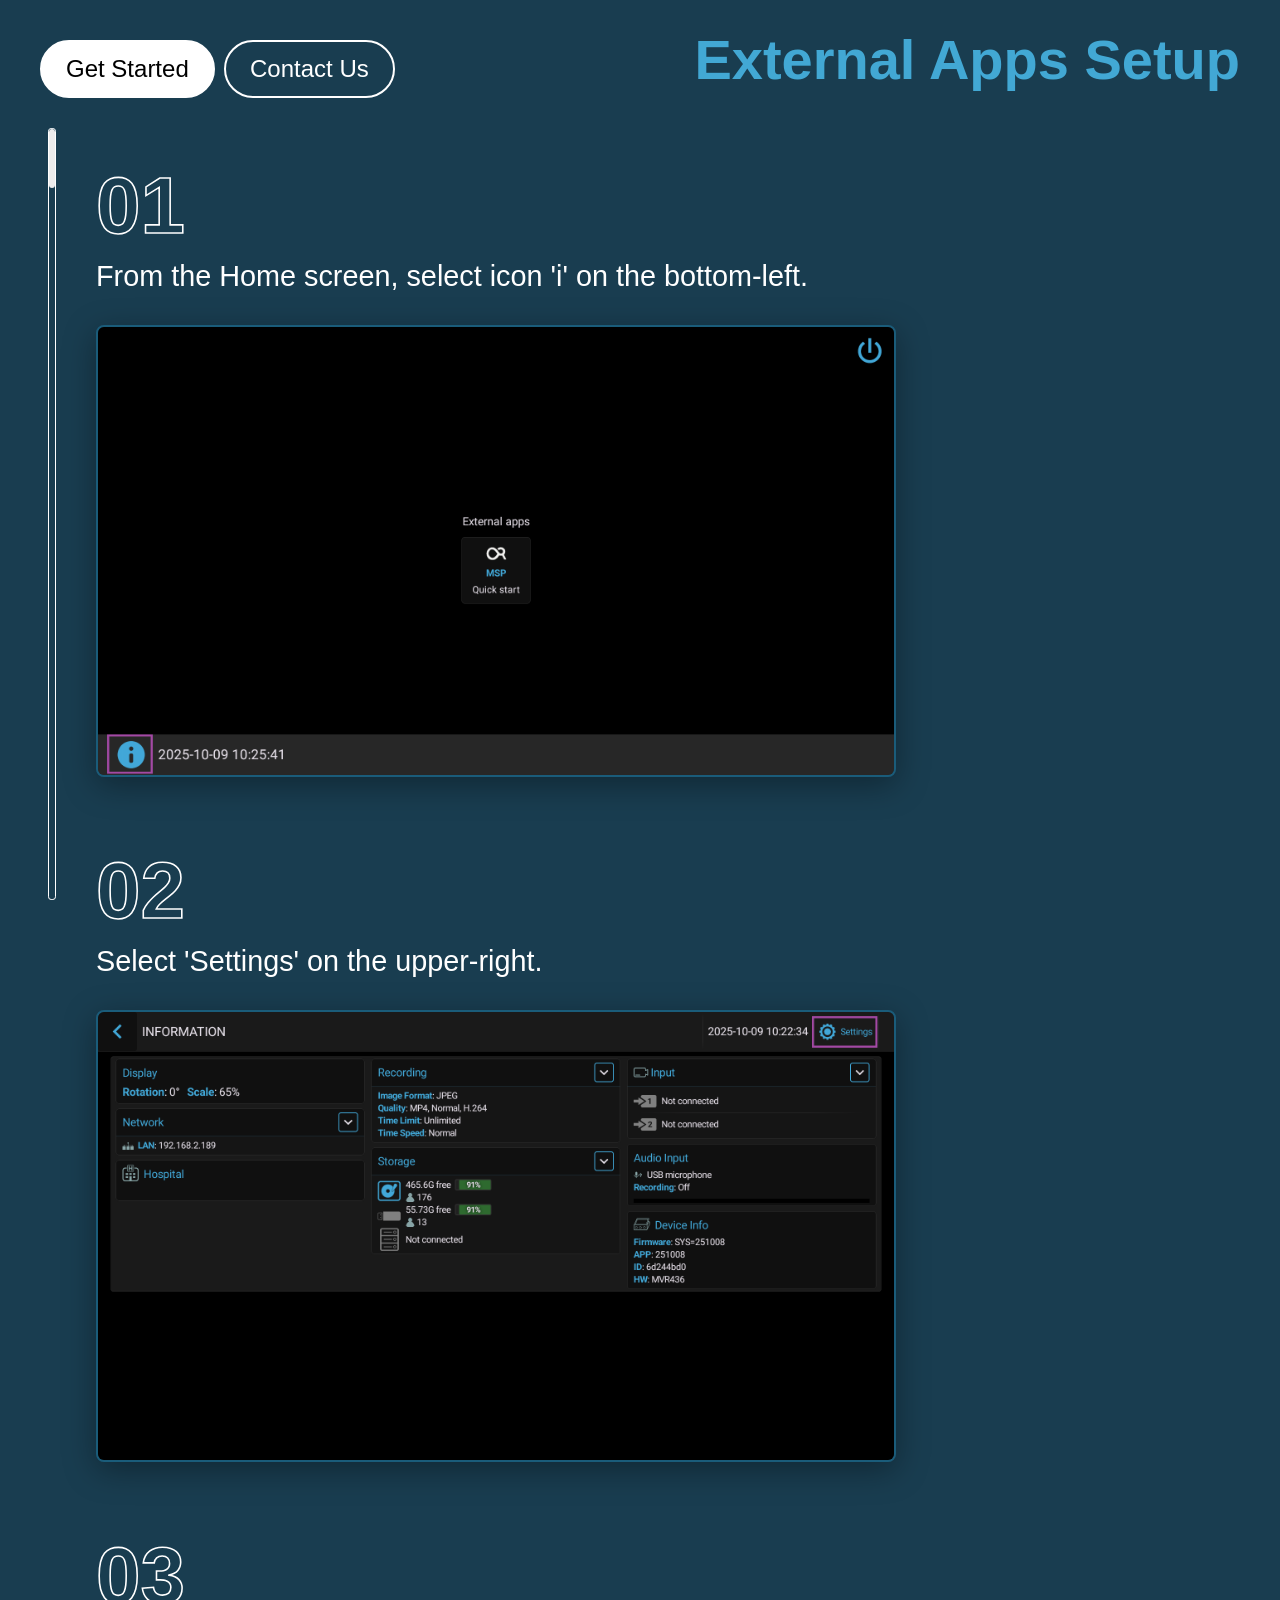
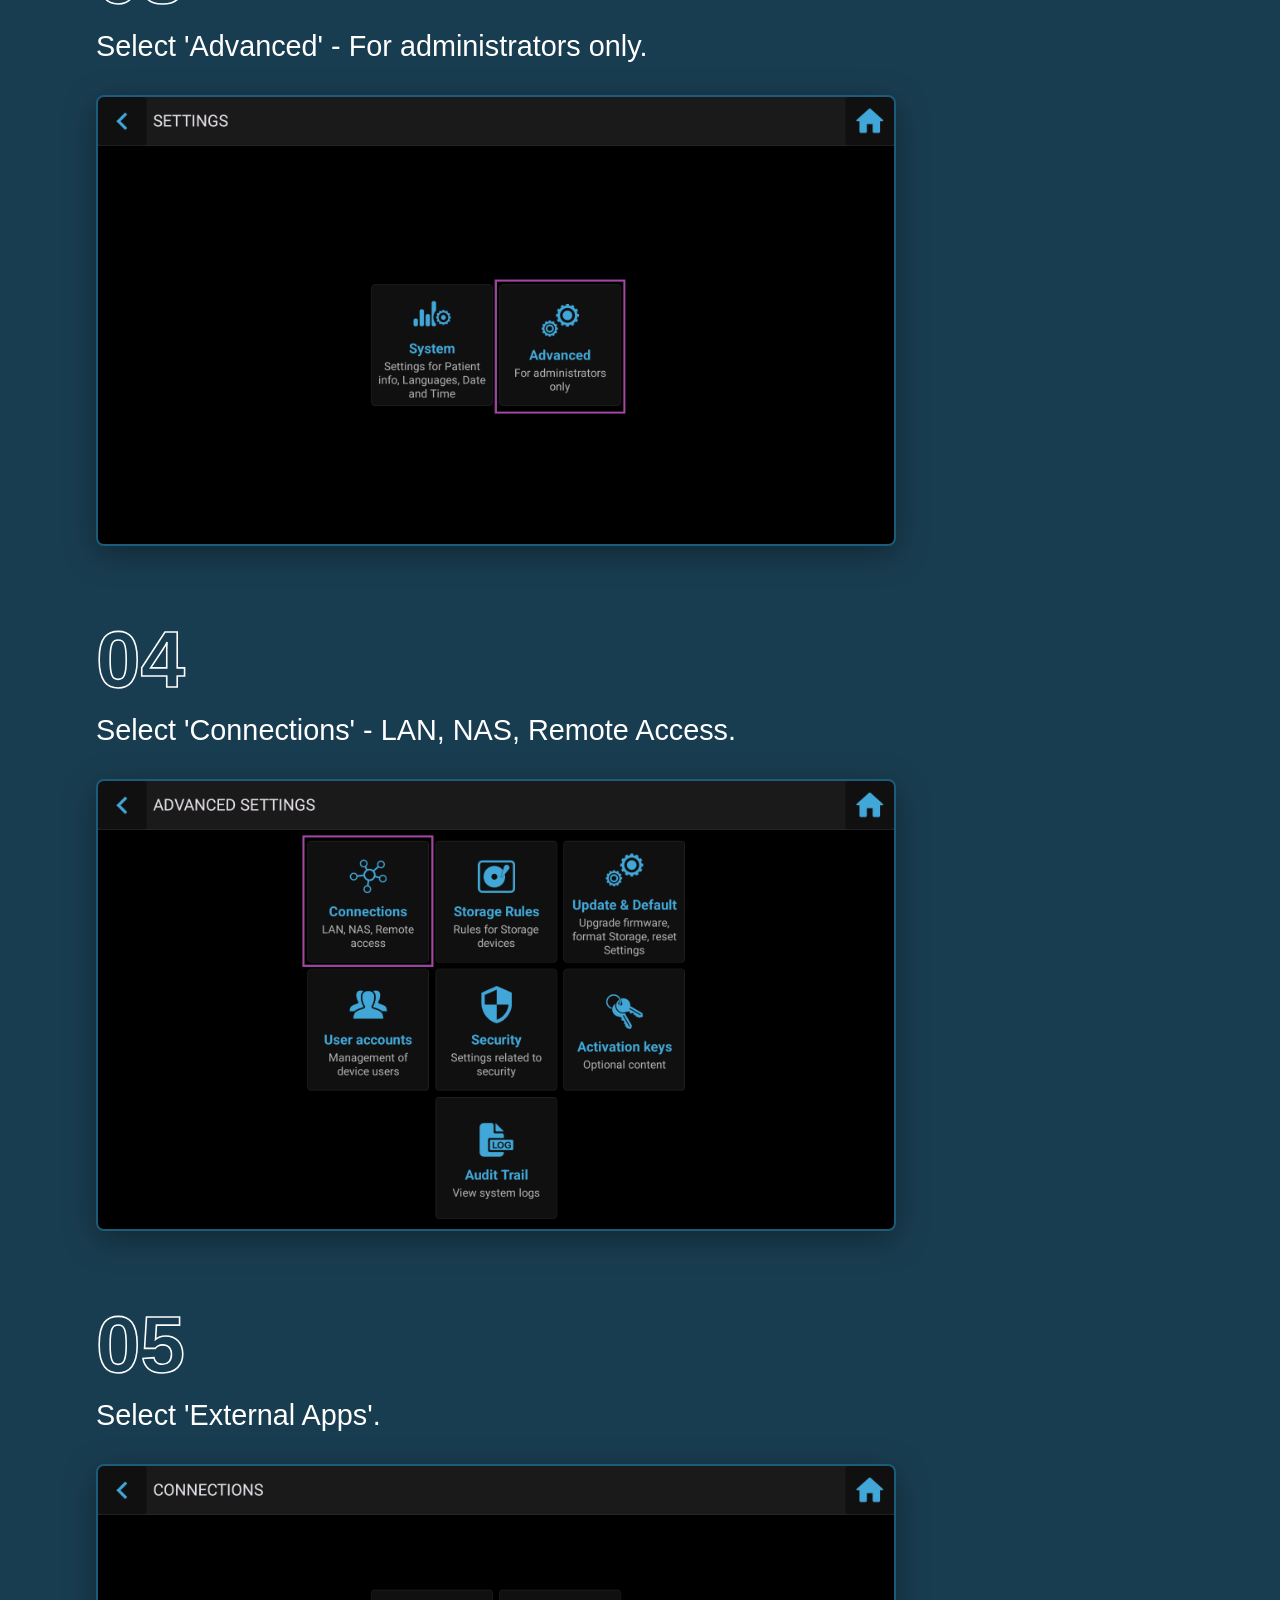
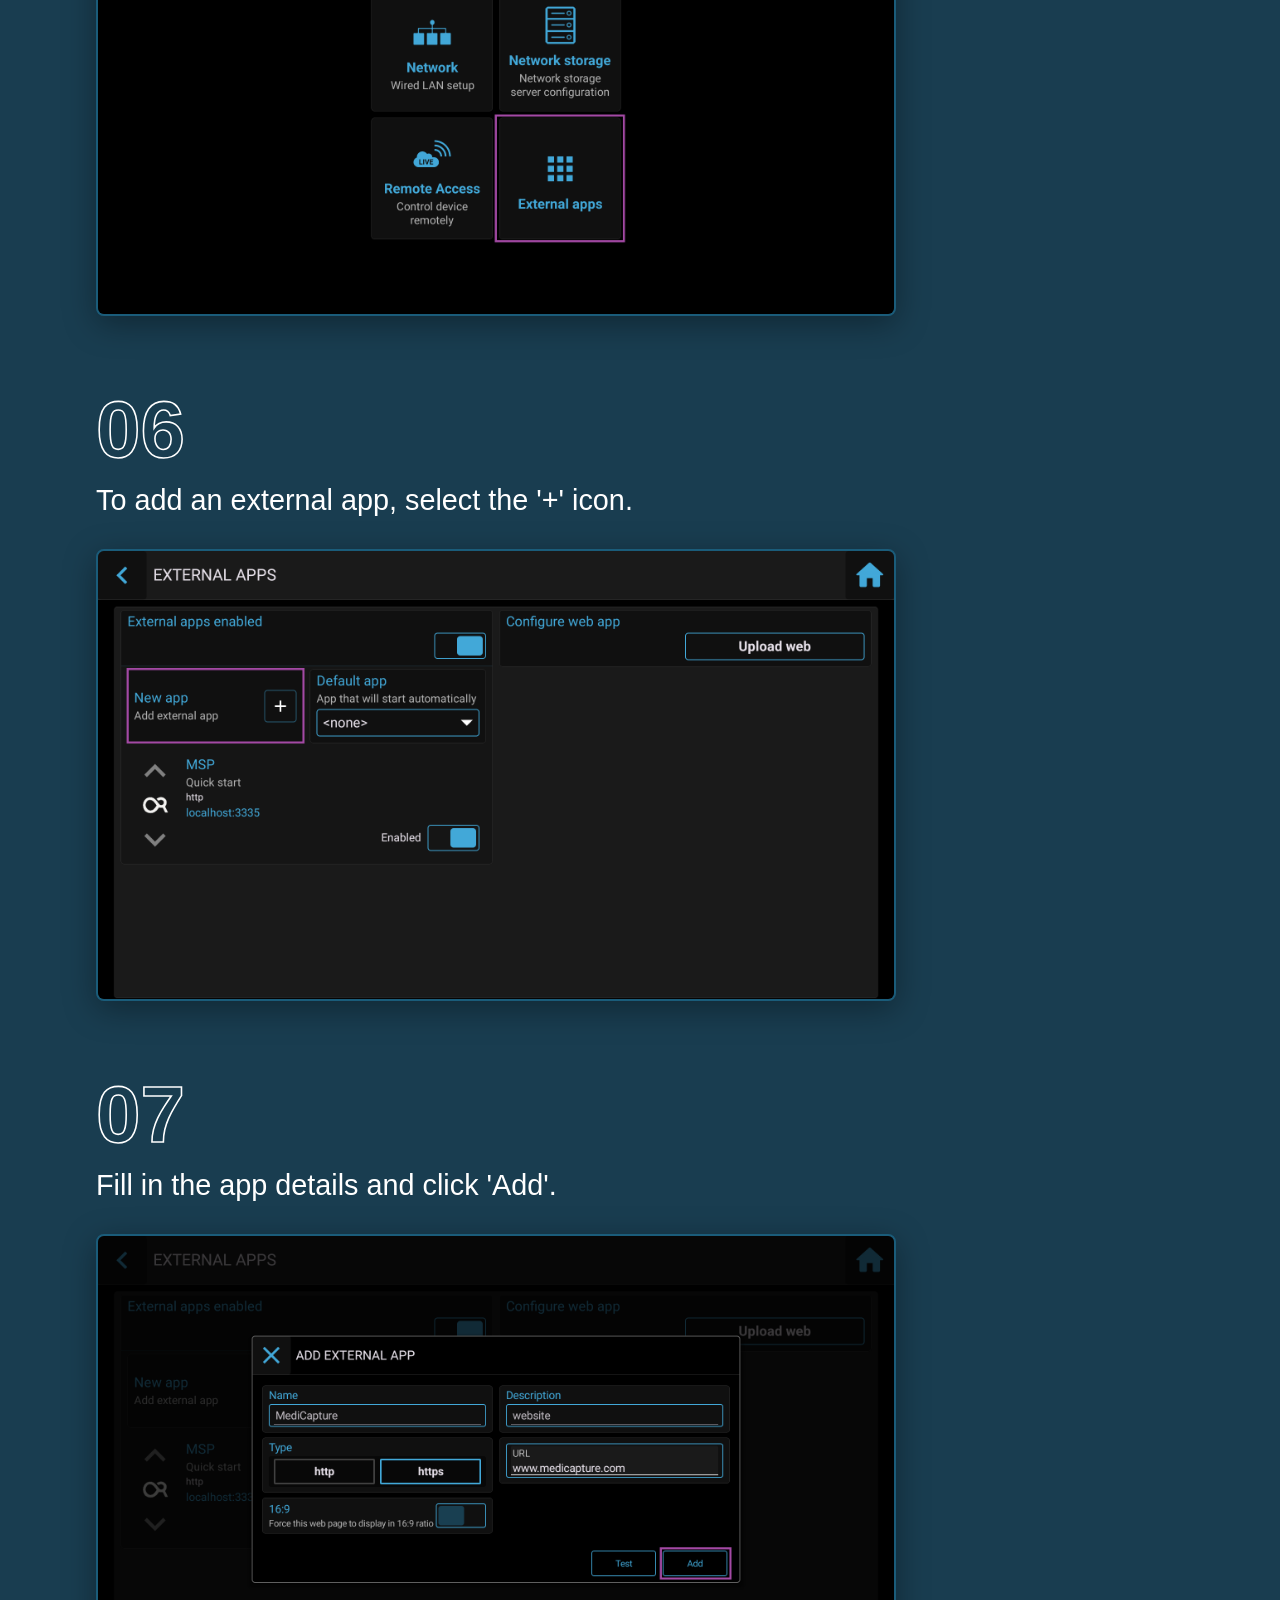
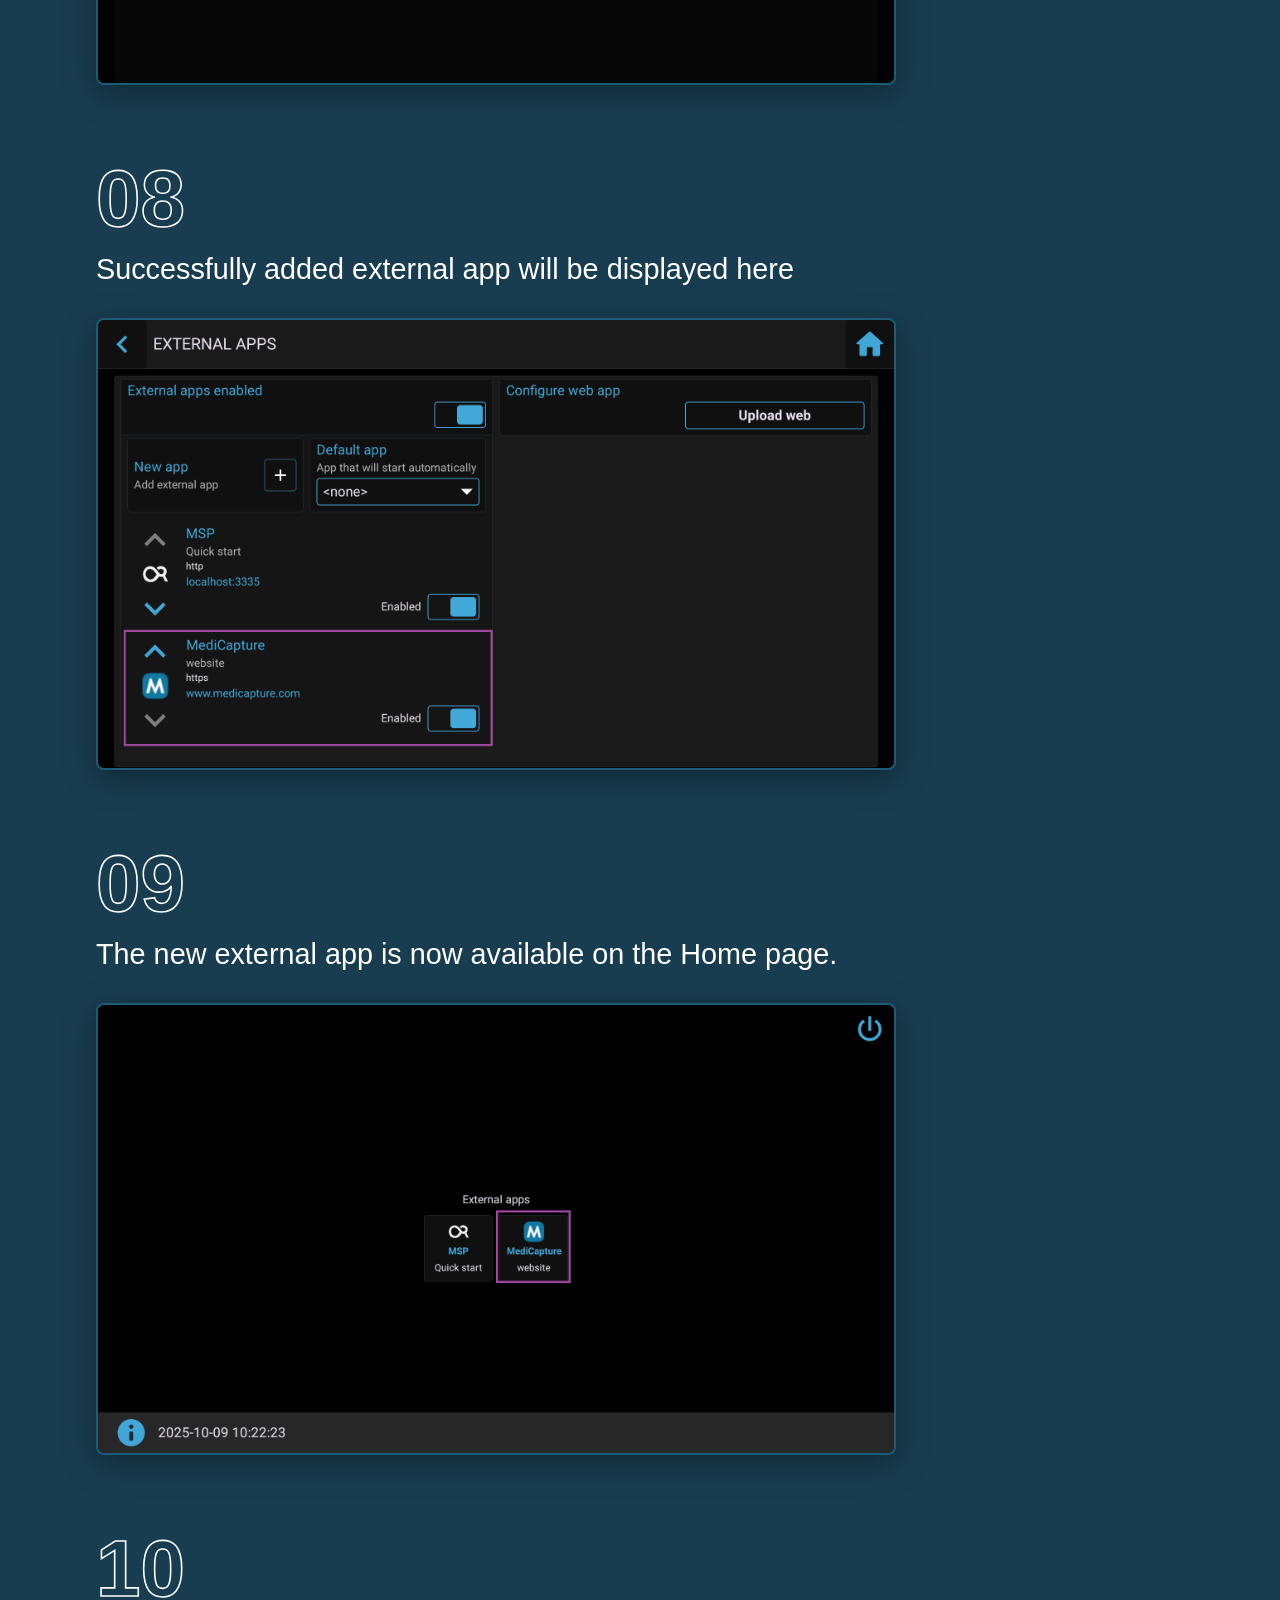
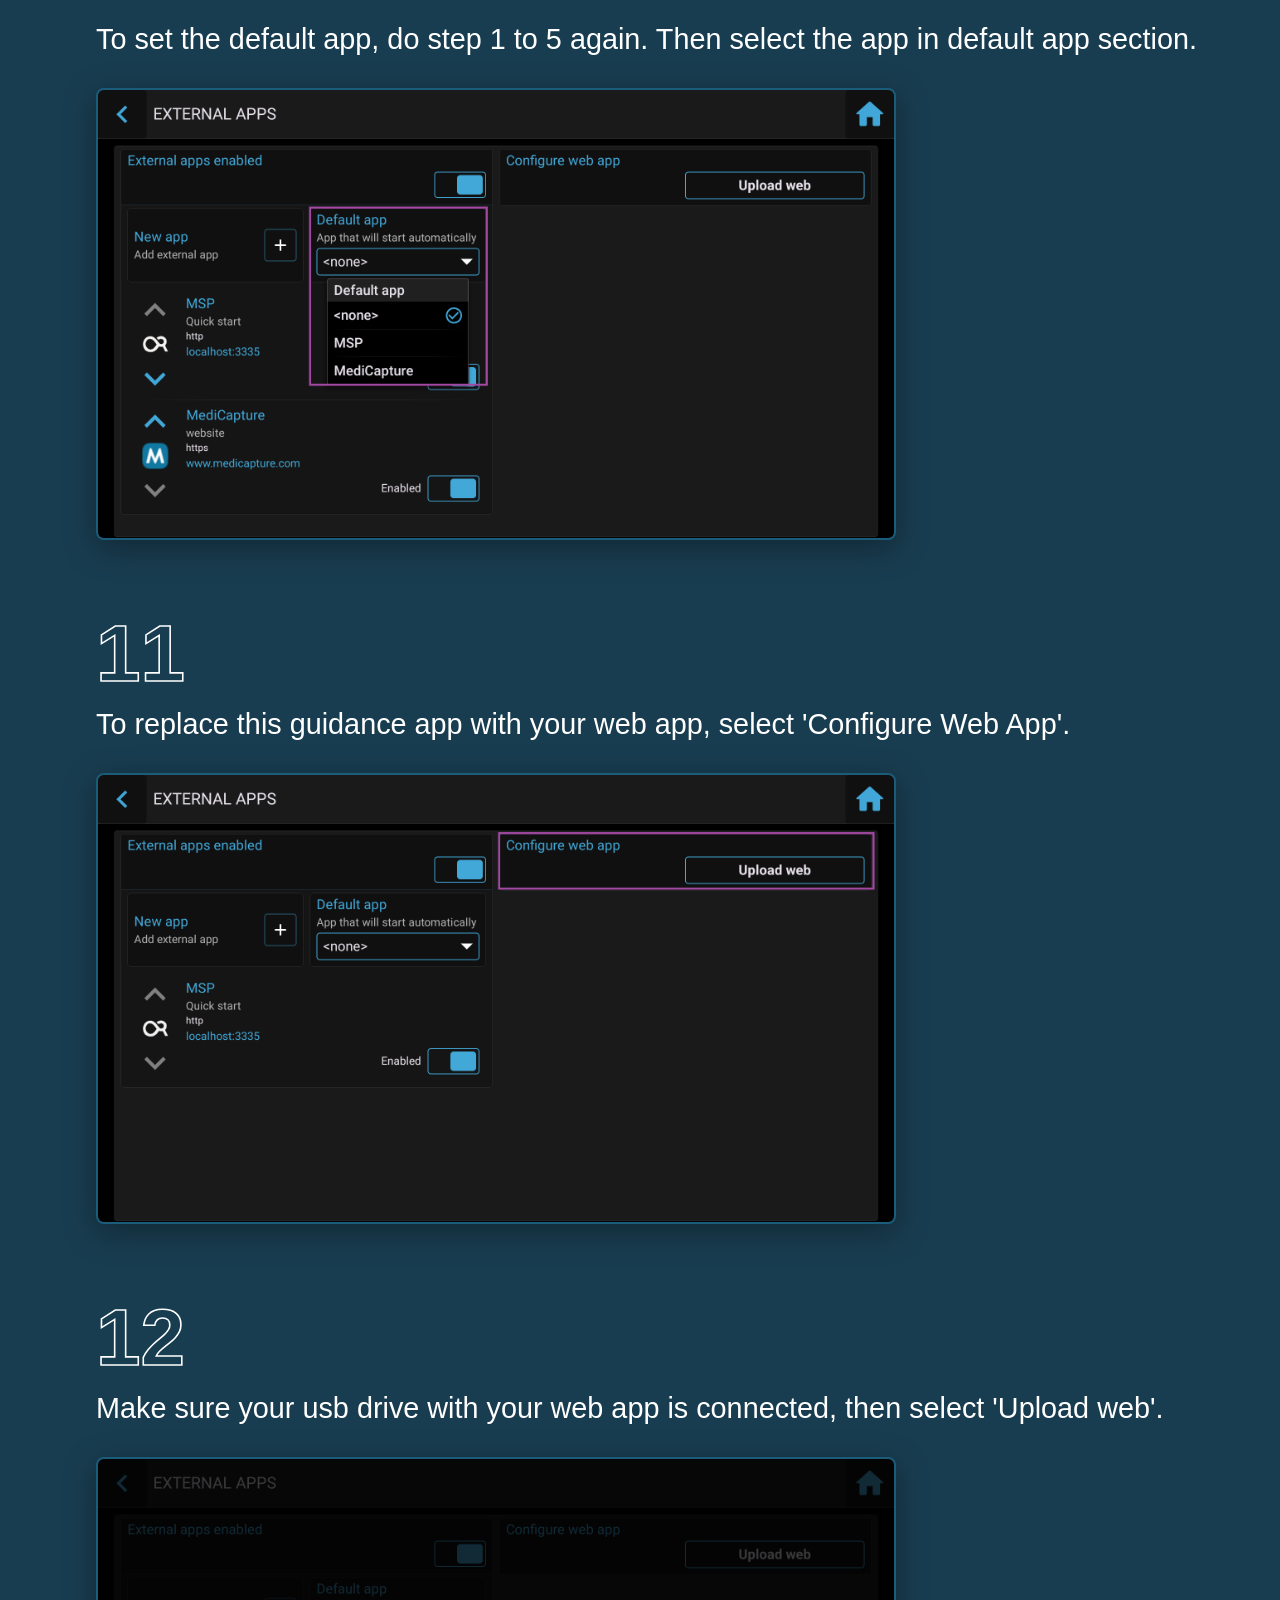
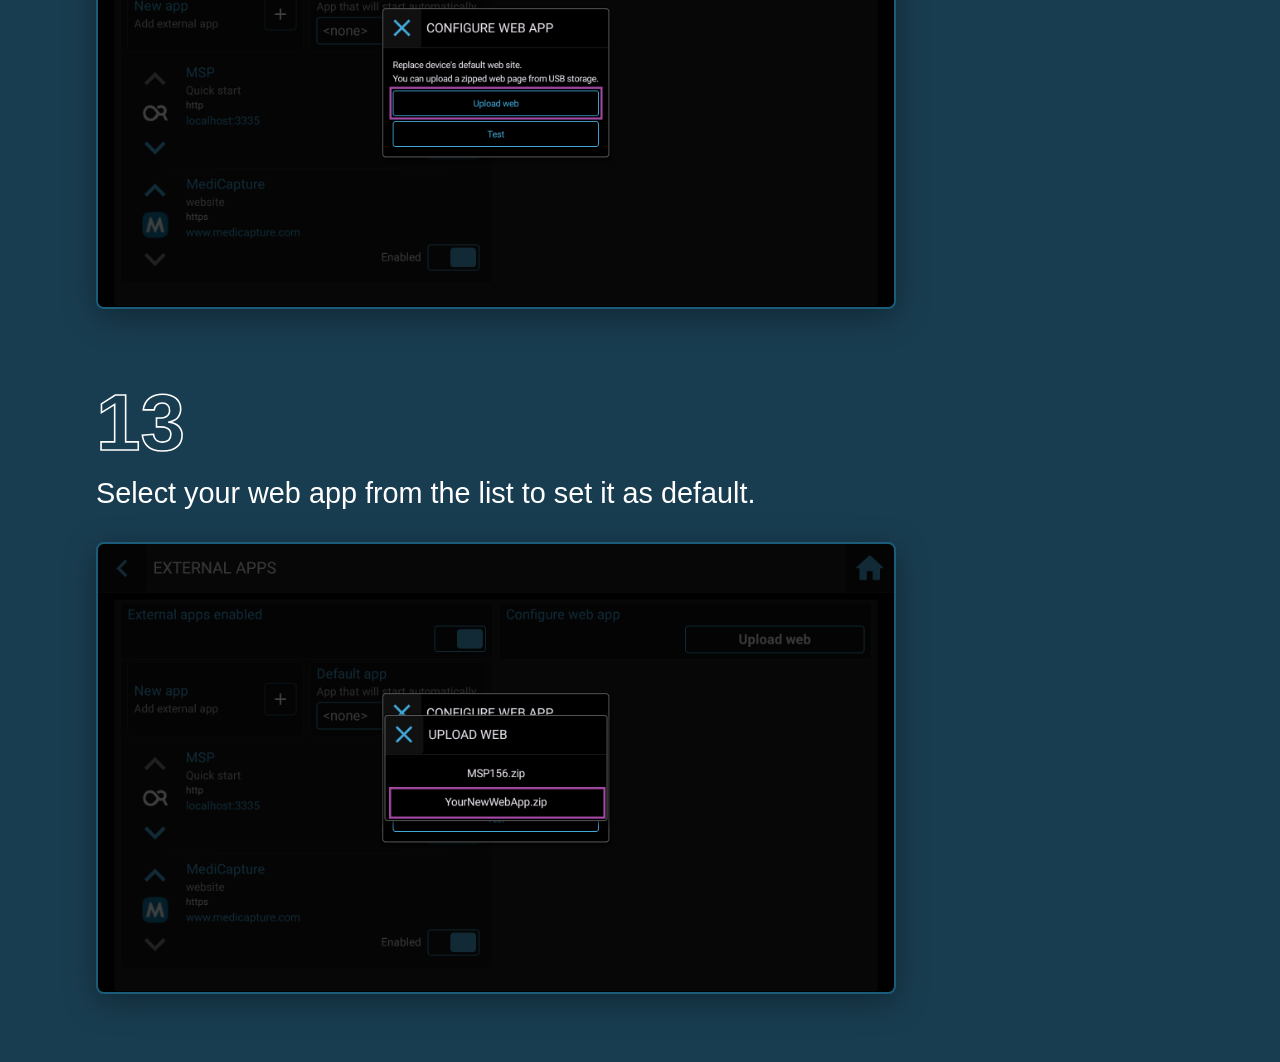
==== externalApp.html @ 120f33a7 "init" ====
<!DOCTYPE html>
<html lang="en">
<head>
  <meta charset="UTF-8" />
  <meta name="viewport" content="width=device-width, initial-scale=1.0"/>
  <title>External Apps</title>
  <link rel="stylesheet" href="styles.css" />
  <link rel="icon" type="image/png" href="logo.ico" />
</head>
<body>
  <!------------------------------------>
  <!--         Navigation Bar         -->
  <!------------------------------------>
  <button class="get-started" id="getStarted"></button>
  <button class="contact-us" id="contactUs"></button>

  
  <!------------------------------------>
  <!--         Setup Content          -->
  <!------------------------------------>
  <div class="setup-title-2" id="setup1"></div>
  <div class="setup-content">
    <div class="vertical-progress-bar">
      <div class="progress-fill-vertical"></div>
    </div>
    <div class="step-content">
      <div class="step-number" id="num1">01</div>
      <div class="step-instruction" id="step1"></div>
      <div class="img-container" id="img1">
        <img src="setup/homeListExternalApps.png" alt="Step 1 Screenshot" class="img"/>
      </div>
      <div class="step-number" id="num2">02</div>
      <div class="step-instruction" id="step2"></div>
      <div class="img-container" id="img2">
        <img src="setup/information.png" alt="Step 2 Screenshot" class="img"/>
      </div>
      <div class="step-number" id="num3">03</div>
      <div class="step-instruction" id="step3"></div>
      <div class="img-container" id="img3">
        <img src="setup/settings.png" alt="Step 3 Screenshot" class="img"/>
      </div>
      <div class="step-number" id="num4">04</div>
      <div class="step-instruction" id="step4"></div>
      <div class="img-container" id="img4">
        <img src="setup/advancedSettingsConnections.png" alt="Step 4 Screenshot" class="img"/>
      </div>
      <div class="step-number" id="num5">05</div>
      <div class="step-instruction" id="step5"></div>
      <div class="img-container" id="img5">
        <img src="setup/connectionsExternalApps.png" alt="Step 5 Screenshot" class="img"/>
      </div>
      <div class="step-number" id="num6">06</div>
      <div class="step-instruction" id="step6"></div>
      <div class="img-container" id="img6">
        <img src="setup/externalAppsAdd.png" alt="Step 6 Screenshot" class="img"/>
      </div>
      <div class="step-number" id="num7">07</div>
      <div class="step-instruction" id="step7"></div>
      <div class="img-container" id="img7">
        <img src="setup/fillExternalAppsAdd.png" alt="Step 7 Screenshot" class="img"/>
      </div>
      <div class="step-number" id="num8">08</div>
      <div class="step-instruction" id="step8"></div>
      <div class="img-container" id="img8">
        <img src="setup/externalAppsNewApp.png" alt="Step 8 Screenshot" class="img"/>
      </div>
      <div class="step-number" id="num9">09</div>
      <div class="step-instruction" id="step9"></div>
      <div class="img-container" id="img9">
        <img src="setup/homeListExternalAppsNew.png" alt="Step 9 Screenshot" class="img"/>
      </div>
      <div class="step-number" id="num10">10</div>
      <div class="step-instruction" id="step10"></div>
      <div class="img-container" id="img10">
        <img src="setup/selectDefaultApp.png" alt="Step 10 Screenshot" class="img"/>
      </div>
      <div class="step-number" id="num11">11</div>
      <div class="step-instruction" id="step11"></div>
      <div class="img-container" id="img11">
        <img src="setup/configureWebApp.png" alt="Step 11 Screenshot" class="img"/>
      </div>
      <div class="step-number" id="num12">12</div>
      <div class="step-instruction" id="step12"></div>
      <div class="img-container" id="img12">
        <img src="setup/uploadWeb.png" alt="Step 12 Screenshot" class="img"/>
      </div>
      <div class="step-number" id="num13">13</div>
      <div class="step-instruction" id="step13"></div>
      <div class="img-container" id="img13">
        <img src="setup/selectWebApp.png" alt="Step 13 Screenshot" class="img"/>
      </div>
    </div>
  </div>
</body>
</html>

<script>
  /*===================================*/
  /*           Define Texts            */
  /*===================================*/
  const getStarted = "Get Started";
  const contactUs = "Contact Us";
  const setup1 = "External Apps Setup";
  const step1 = "From the Home screen, select icon 'i' on the bottom-left.";
  const step2 = "Select 'Settings' on the upper-right.";
  const step3 = "Select 'Advanced' - For administrators only.";
  const step4 = "Select 'Connections' - LAN, NAS, Remote Access.";
  const step5 = "Select 'External Apps'.";
  const step6 = "To add an external app, select the '+' icon.";
  const step7 = "Fill in the app details and click 'Add'.";
  const step8 = "Successfully added external app will be displayed here";
  const step9 = "The new external app is now available on the Home page.";
  const step10 = "To set the default app, do step 1 to 5 again. Then select the app in default app section.";
  const step11 = "To replace this guidance app with your web app, select 'Configure Web App'.";
  const step12 = "Make sure your usb drive with your web app is connected, then select 'Upload web'.";
  const step13 = "Select your web app from the list to set it as default.";

  document.querySelector('#getStarted').textContent = getStarted;
  document.querySelector('#contactUs').textContent = contactUs;
  document.querySelector('#setup1').textContent = setup1;
  document.querySelector('#step1').textContent = step1;
  document.querySelector('#step2').textContent = step2;
  document.querySelector('#step3').textContent = step3;
  document.querySelector('#step4').textContent = step4;
  document.querySelector('#step5').textContent = step5;
  document.querySelector('#step6').textContent = step6;
  document.querySelector('#step7').textContent = step7;
  document.querySelector('#step8').textContent = step8;
  document.querySelector('#step9').textContent = step9;
  document.querySelector('#step10').textContent = step10;
  document.querySelector('#step11').textContent = step11;
  document.querySelector('#step12').textContent = step12;
  document.querySelector('#step13').textContent = step13;
  
  
  /*===================================*/
  /*     Button Navigation Actions     */
  /*===================================*/

  //==== Get Started Button ====//
  document.querySelector('.get-started').addEventListener('click', () => {
    window.location.href = 'index.html#setupSection';
  });

  //==== Contact Us Button ====//
  document.querySelector('.contact-us').addEventListener('click', () => {
    window.location.href = 'https://www.medicapture.com/support';
  });


  /*===================================*/
  /*       Vertical Progress Bar       */
  /*===================================*/
  window.addEventListener('scroll', function() {
    const line = document.querySelector('.vertical-progress-bar');
    if (window.scrollY > 0) {
      line.style.top = '0';
      line.style.height = '100vh';
    } else {
      line.style.top = '10vw';
      line.style.height = 'calc(100vh - 10vw)';
    }
  });

  function updateVerticalProgress() {
    const steps = [
      document.getElementById('step1'),
      document.getElementById('step2'),
      document.getElementById('step3'),
      document.getElementById('step4'),
      document.getElementById('step5'),
      document.getElementById('step6'),
      document.getElementById('step7'),
      document.getElementById('step8'),
      document.getElementById('step9'),
      document.getElementById('step10'),
      document.getElementById('step11'),
      document.getElementById('step12'),
      document.getElementById('step13')
    ];
    let stepsPassed = 0;
    const viewportMiddle = window.innerHeight / 2;

    steps.forEach(step => {
      if (!step) return;
      const rect = step.getBoundingClientRect();
      if (rect.top < viewportMiddle) {
        stepsPassed++;
      }
    });

    const percent = (stepsPassed / steps.length) * 100;
    document.querySelector('.progress-fill-vertical').style.height = percent + '%';
  }

  window.addEventListener('scroll', updateVerticalProgress);
  window.addEventListener('resize', updateVerticalProgress);
  window.addEventListener('DOMContentLoaded', updateVerticalProgress);


  /*===================================*/
  /*            Animations             */
  /*===================================*/
  function isInViewport(element) {
    const rect = element.getBoundingClientRect();
    return (
      rect.top <= (window.innerHeight || document.documentElement.clientHeight)
    );
  }

  function animateElementsOnScroll() {
    const elements = [
      document.getElementById('step1'),
      document.getElementById('step2'),
      document.getElementById('step3'),
      document.getElementById('step4'),
      document.getElementById('step5'),
      document.getElementById('step6'),
      document.getElementById('step7'),
      document.getElementById('step8'),
      document.getElementById('step9'),
      document.getElementById('step10'),
      document.getElementById('step11'),
      document.getElementById('step12'),
      document.getElementById('step13'),
      document.getElementById('num1'),
      document.getElementById('num2'),
      document.getElementById('num3'),
      document.getElementById('num4'),
      document.getElementById('num5'),
      document.getElementById('num6'),
      document.getElementById('num7'),
      document.getElementById('num8'),
      document.getElementById('num9'),
      document.getElementById('num10'),
      document.getElementById('num11'),
      document.getElementById('num12'),
      document.getElementById('num13'),
      document.getElementById('img1'),
      document.getElementById('img2'),
      document.getElementById('img3'),
      document.getElementById('img4'),
      document.getElementById('img5'),
      document.getElementById('img6'),
      document.getElementById('img7'),
      document.getElementById('img8'),
      document.getElementById('img9'),
      document.getElementById('img10'),
      document.getElementById('img11'),
      document.getElementById('img12'),
      document.getElementById('img13')
    ];

    elements.forEach(el => {
      if (el) {
        if (isInViewport(el)) {
          el.classList.add('animate');
        } else {
          el.classList.remove('animate');
        }
      }
    });

    const cards = document.querySelectorAll('.step-content');
    cards.forEach(card => {
      if (isInViewport(card)) {
        card.classList.add('animate');
      } else {
        card.classList.remove('animate');
      }
    });
  }

  window.addEventListener('scroll', animateElementsOnScroll); 
  window.addEventListener('load', animateElementsOnScroll);
  window.addEventListener('DOMContentLoaded', animateElementsOnScroll);
</script>
---- styles.css ----
* {
  margin: 0;
  padding: 0;
  box-sizing: border-box;
}

body {
  background-color: #193d50;
  font-family: 'Arial', sans-serif;
  overflow: auto;
  scrollbar-width: none;
  -ms-overflow-style: none; 
}

body::-webkit-scrollbar {
  display: none; 
}


/*=====================================*/
/*          Button Navigation          */
/*=====================================*/
.get-started {
  position: absolute;
  top: 2.5rem;
  left: 2.5rem;
  background: white;
  border: white 0.15rem solid;
  color: none;
  border-radius: 2.5rem;
  font-size: 1.5rem;
  padding: 0.8rem 1.5rem;
  cursor: pointer;
  z-index: 10;
}

.contact-us {
  position: absolute;
  top: 2.5rem;
  left: 14rem;
  background: transparent;
  color: white;
  border: white 0.15rem solid;
  border-radius: 2.5rem;
  font-size: 1.5rem;
  padding: 0.8rem 1.5rem;
  cursor: pointer;
  z-index: 10;
}


/*=====================================*/
/*          Landing Section            */
/*=====================================*/
.landing-section {
  width: 100%;
  height: 100vh;
  text-align: center;
  color: white;
  display: flex;
  flex-direction: column;
  justify-content: center;
  align-items: center;
}

@media (max-width: 1306px) {
  .landing-section {
    height: 80vh;
  }
}

@media (min-height: 1300px) {
  .landing-section {
    height: 40vh;
  }
}

/*===== Title and Caption =====*/
.title {
  font-size: 18rem;
  font-weight: bold;
  color: #193d50;
  -webkit-text-stroke: 0.3rem white;
  z-index: 1;
  margin: 0;
}

@media (max-width: 1306px) {
  .title {
    font-size: 12rem;
  }
}


.caption {
  font-size: 2.5rem;
  z-index: 1;
  margin-top: -1.5rem;
}

@media (max-width: 1306px) {
  .caption {
    font-size: 1.8rem;
    margin-top: -1rem;
  }
}

/*===== Shapes Background =====*/
/* .shape {
  position: absolute;
  background: linear-gradient(135deg, #b06ab3, #4568dc);
  z-index: 0;
  border-radius: 2rem;
}

.rectangle.large {
  width: 66rem;
  height: 34rem;
  top: 8rem;
  left: 7.5rem;
}

.rectangle.medium.bottom {
  width: 48.5rem;
  height: 24.5rem;
  bottom: 9rem;
  left: 10rem;
}

.rectangle.tall.right {
  width: 18.5rem;
  height: 76rem;;
  right: 1.8rem;
  top: 3.1rem;
}

.circle.small {
  width: 15rem;
  height: 15rem;
  border-radius: 50%;
}

.circle.small.left {
  height: 10rem;
  width: 10rem;
  top: 41rem;
  left: 1rem;
}

.circle.small.right-bottom {
  bottom: 2.5rem;
  right: 13.5rem;
} */


/*=====================================*/
/*           About Section             */
/*=====================================*/
.about-section {
  padding: 1.5rem 3rem;
  display: flex;
  align-items: center;
  justify-content: space-between;
  color: white;
  gap: 3rem;
}

.about-content {
  flex: 1;
  max-width: 100%;
}

.about-content h2 {
  font-size: 2.8rem;
  margin-bottom: 1rem;
  color: #42a8d4;
}

.about-content p {
  font-size: 1.5rem;
  line-height: 1.6;
  color: white;
}

.about-image {
  flex: 1;
  max-width: 30%;
}

.about-image img {
  width: 100%;
  height: auto;
  object-fit: cover;
  box-shadow: 0 0 15px rgba(0,0,0,0.5);
}

/*=====================================*/
/*            Setup Section            */
/*=====================================*/
.setup-section {
  margin-top: 5rem;
  padding: 1.5rem 3rem;
  width: 100%;
}

.setup-title {
  font-size: 2.8rem;
  color: #42a8d4;
  margin-bottom: 3rem;
}

.cards {
  display: grid;
  grid-template-columns: 1fr 1fr 1fr;
  gap: 1.5rem;
  width: 100%;
}

@media (max-width: 1306px) {
  .cards {
    grid-template-columns: 1fr;
  }
}

.card {
  width: 100%;
  height: auto;
  min-height: 0;
  border: 0.15rem solid #edecec;
  border-radius: 1rem;
  background-color: transparent;
  color: white;
  font-size: 1.5rem;
  padding: 1.2rem;
}

.card h2 {
  color: #addbff;
  font-weight: bold;
  font-size: 2rem;
}

.card p {
  margin-top: 1rem;
  font-size: 1.5rem;
  line-height: 1.4;
}

.card button {
  margin-top: 1.5rem;
  background: #edecec;
  border: none;
  border-radius: 1.5rem;
  font-size: 1.2rem;
  padding: 0.5rem 1.5rem;
  cursor: pointer;
}


/*=====================================*/
/*         Setup Instructions          */
/*=====================================*/
.setup-title-2 {
  top: 1.7rem;
  right: 2.5rem;
  position: absolute;
  font-size: 3.5rem;
  font-weight: bold;
  margin-left: auto;
  color: #42a8d4;
}

/*===== Vertical Progress Bar =====*/
.vertical-progress-bar {
  position: fixed;
  width: 0.5rem;
  top: 10rem;
  left: 3rem;
  height: calc(100rem - 10rem);
  background: transparent;
  border: 0.1rem solid white;
  border-radius: 0.2rem;
  z-index: 1;
  overflow: hidden;
}

.progress-fill-vertical {
  position: absolute;
  left: 0;
  top: 0;
  width: 100%;
  height: 0%;
  background: #edecec; 
  border-radius: 0.2rem;
  transition: height 0.5s ease;
  z-index: 2;
}

/*===== Steps Content =====*/
.step-content {
  position: relative;
  display: flex;
  align-items: stretch;
  padding-left: 3rem;
  top: 10rem;
  display: flex;
  flex-direction: column;
  margin-inline: 3rem;
}

.step-number {
  font-size: 5rem;
  font-weight: 900;
  font-weight: bold;
  color: transparent;
  -webkit-text-stroke: 0.1rem white;
  font-family: 'Segoe UI', Arial, sans-serif;
}

.step-instruction {
  font-size: 1.8rem;
  font-weight: 400;
  margin-top: 0.5rem;
  color: white;
}

.img-container {
  margin-top: 2rem;
  /* display: flex;
  justify-content: center; */

}

.img {
  width: 50rem;
  height: auto;
  border-radius: 0.5rem;
  box-shadow: 0 8px 32px rgba(0,0,0,0.35);
  border: 2px solid #1a5c7a;
  margin-bottom: 4rem;
}


/*=====================================*/
/*          Animations Section         */
/*=====================================*/
#aboutTitle, #aboutDesc, #getStartedTitle {
  opacity: 0;
  transform: translateY(50px);
  transition: opacity 0.8s ease-out, transform 0.8s ease-out;
}

#aboutTitle.animate, #aboutDesc.animate, #getStartedTitle.animate {
  opacity: 1;
  transform: translateY(0);
}

#step1, #step2, #step3, #step4, #step5, #step6, #step7, #step8, #step9, #step10,
#num1, #num2, #num3, #num4, #num5, #num6, #num7, #num8, #num9, #num10,
#img1, #img2, #img3, #img4, #img5, #img6, #img7, #img8, #img9, #img10 {
  opacity: 0;
  transform: translateY(50px);
  transition: opacity 0.8s ease-out, transform 0.8s ease-out;
}

#step1.animate, #step2.animate, #step3.animate, #step4.animate, #step5.animate, #step6.animate, #step7.animate, #step8.animate, #step9.animate, #step10.animate,
#num1.animate, #num2.animate, #num3.animate, #num4.animate, #num5.animate, #num6.animate, #num7.animate, #num8.animate, #num9.animate, #num10.animate,
#img1.animate, #img2.animate, #img3.animate, #img4.animate, #img5.animate, #img6.animate, #img7.animate, #img8.animate, #img9.animate, #img10.animate {
  opacity: 1;
  transform: translateY(0);
}

@keyframes slideUp {
  0% {
    opacity: 0;
    transform: translateY(50px);
  }
  100% {
    opacity: 1;
    transform: translateY(0);
  }
}

/*===== Animate all rectangles and circles =====*/
.shape {
  animation: slideUp 1s ease-out forwards;
  opacity: 0;
}

.rectangle.large {
  animation-delay: 0.2s;
}
.rectangle.medium.bottom {
  animation-delay: 0.4s;
}
.rectangle.tall.right {
  animation-delay: 0.6s;
}
.circle.small.left {
  animation-delay: 0.8s;
}
.circle.small.right-bottom {
  animation-delay: 1s;
}


/*===== Animate cards when in viewport =====*/
.card {
  opacity: 0;
  transform: translateY(50px);
  transition: opacity 0.8s ease-out, transform 0.8s ease-out;
}

.card.animate {
  opacity: 1;
  transform: translateY(0);
}

.step-content {
  opacity: 0;
  transform: translateY(50px);
  transition: opacity 0.8s ease-out, transform 0.8s ease-out;
}

.step-content.animate {
  opacity: 1;
  transform: translateY(0);
}
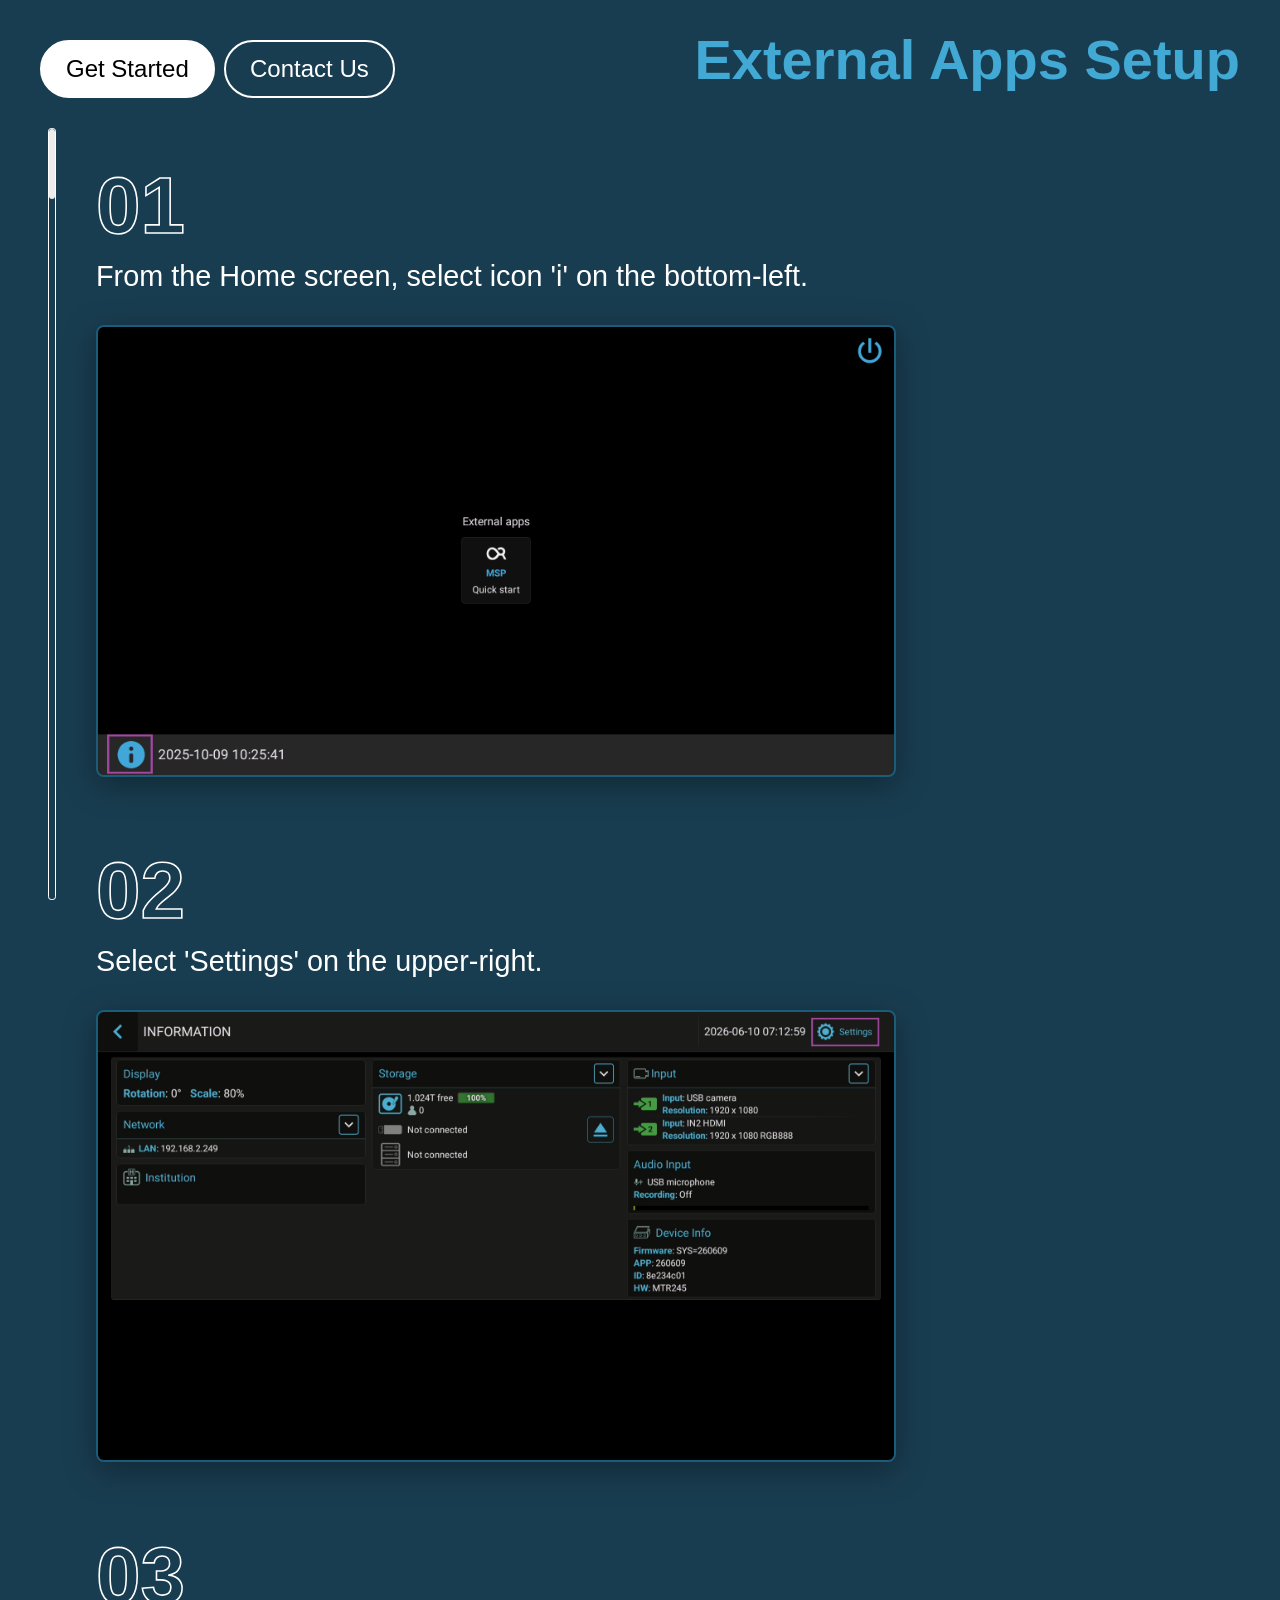
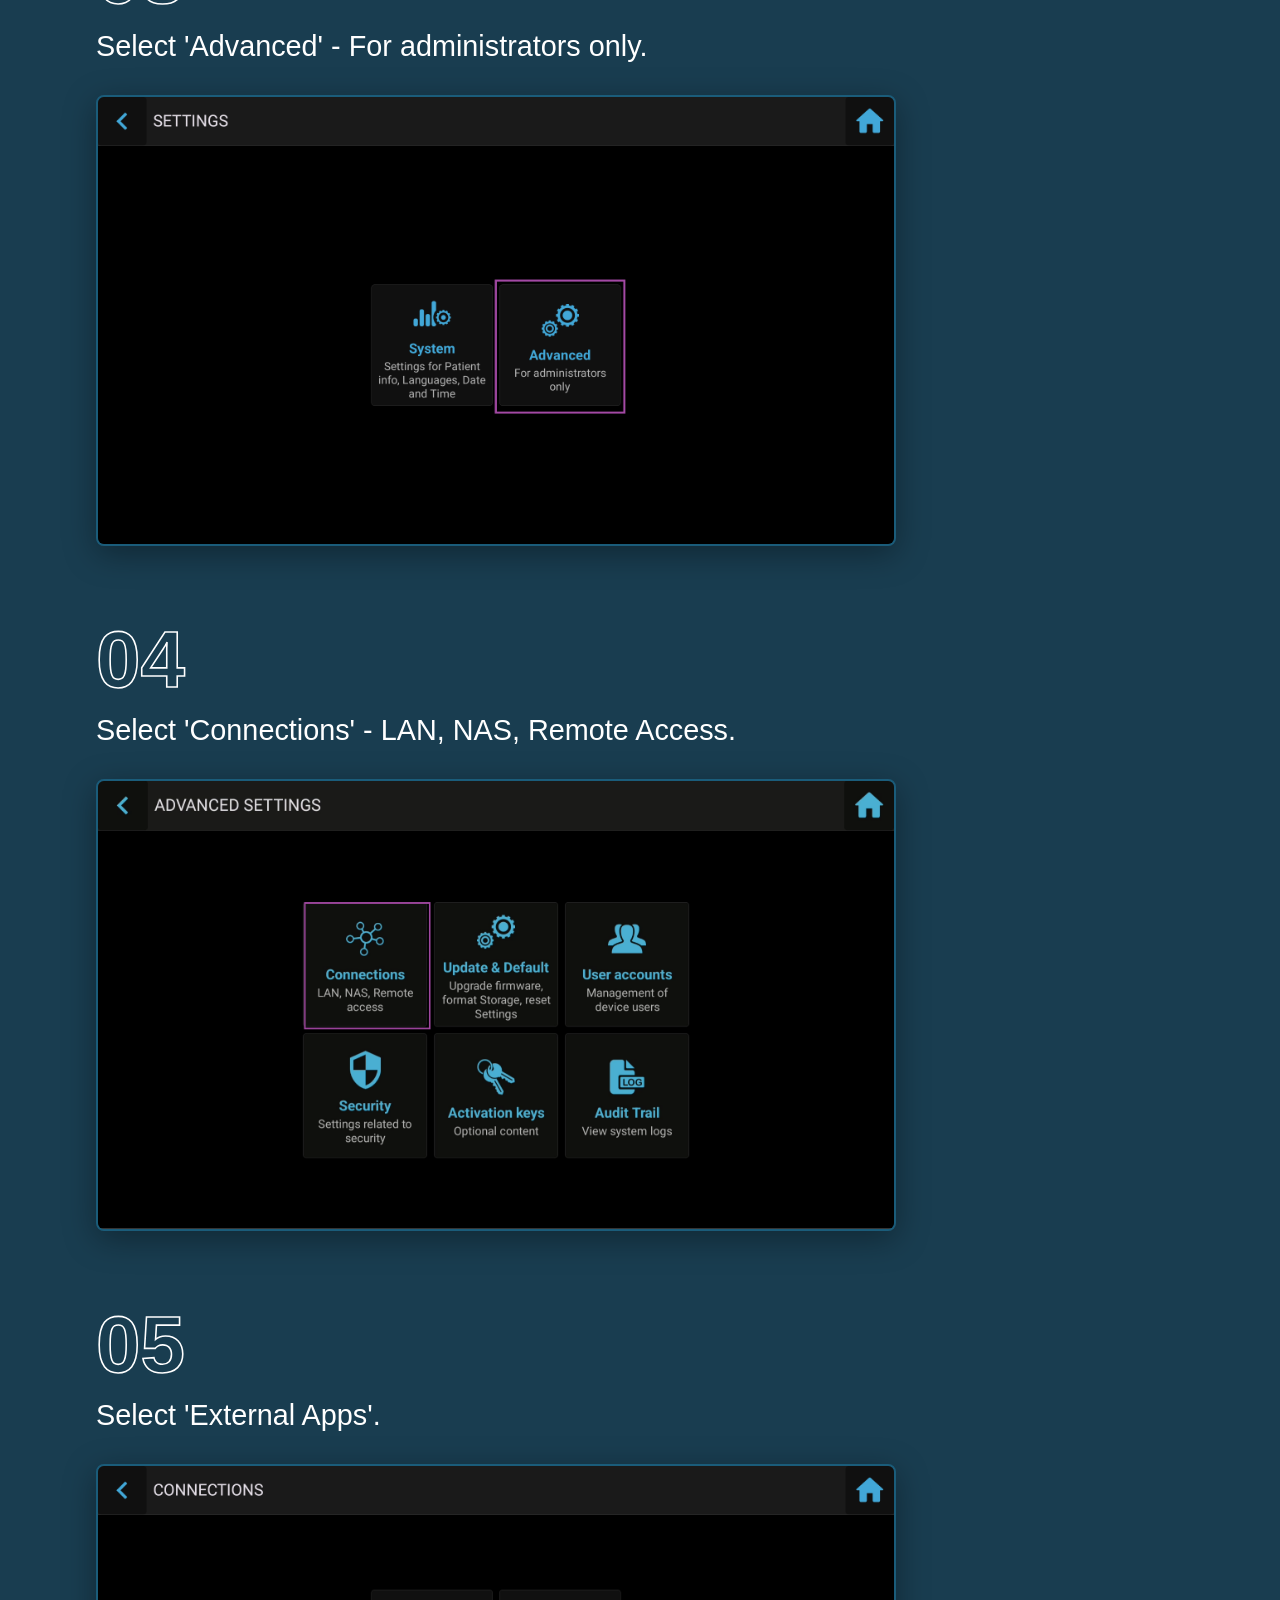
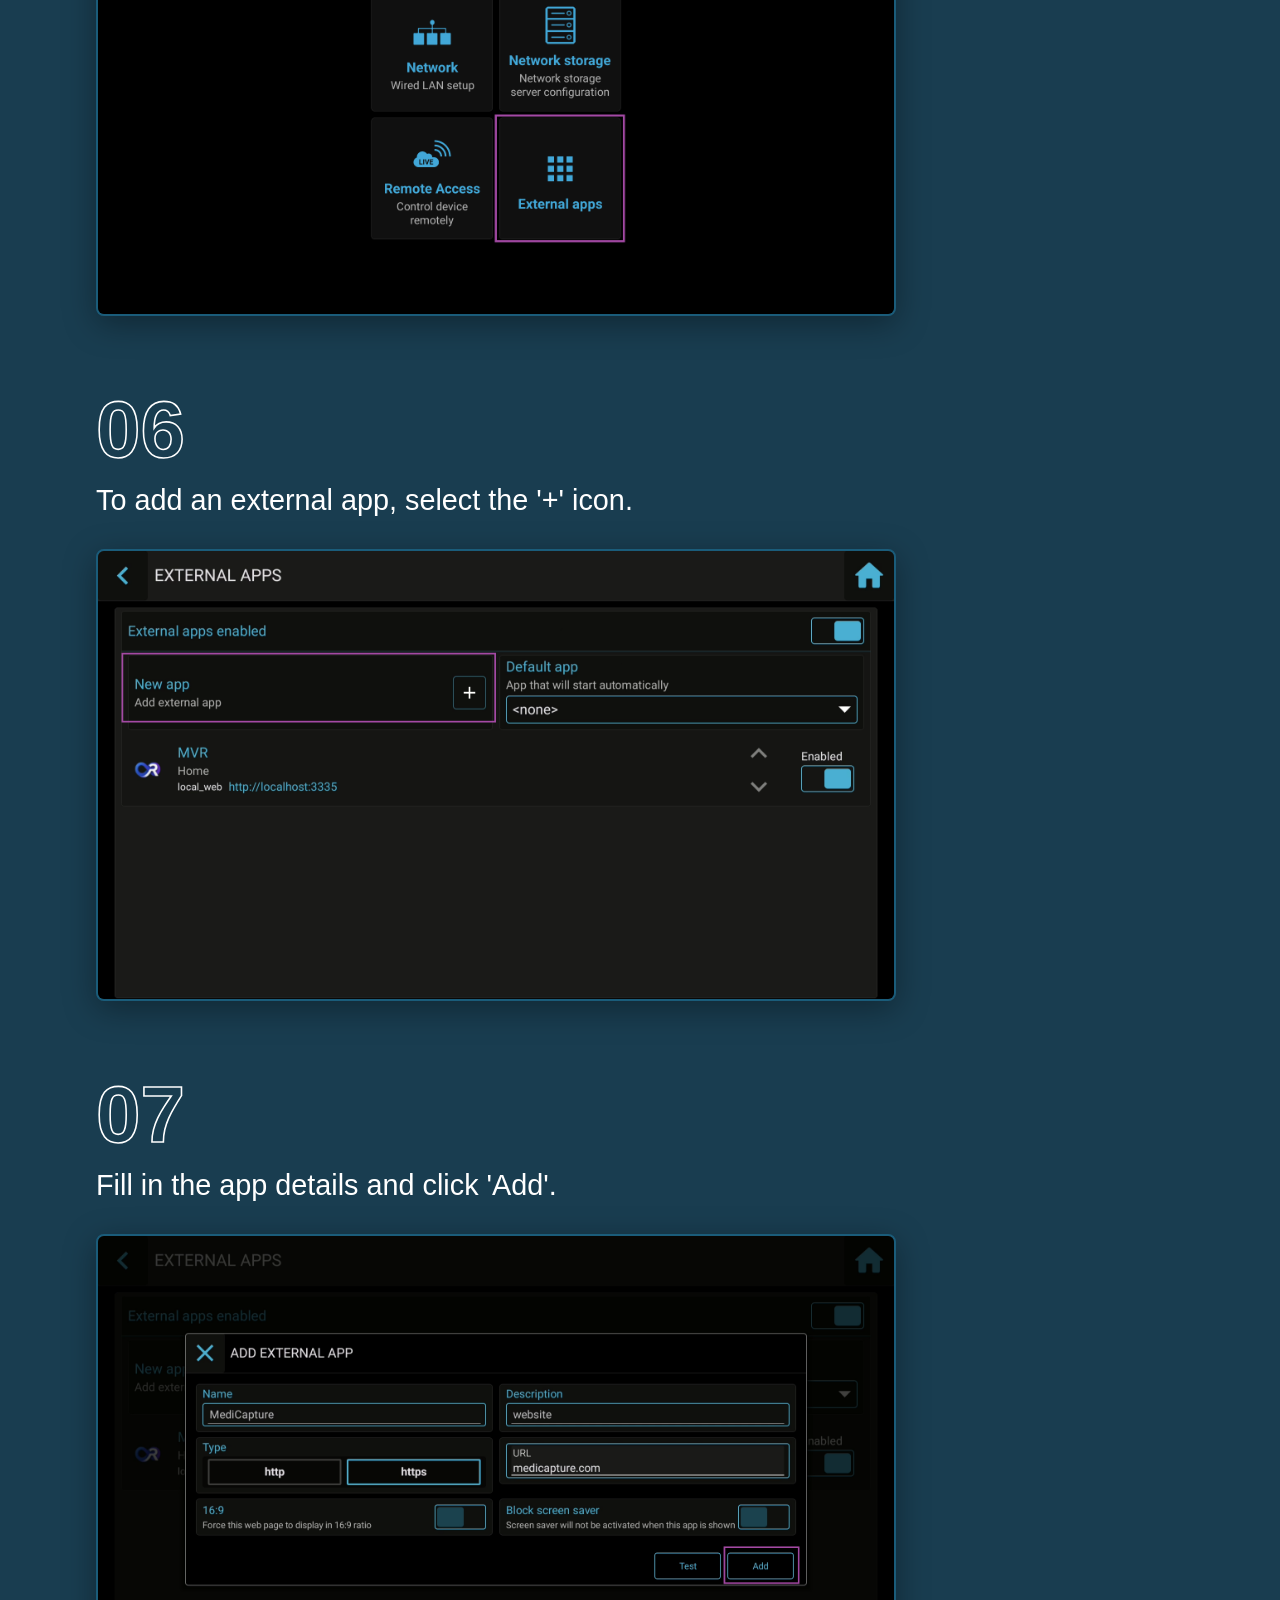
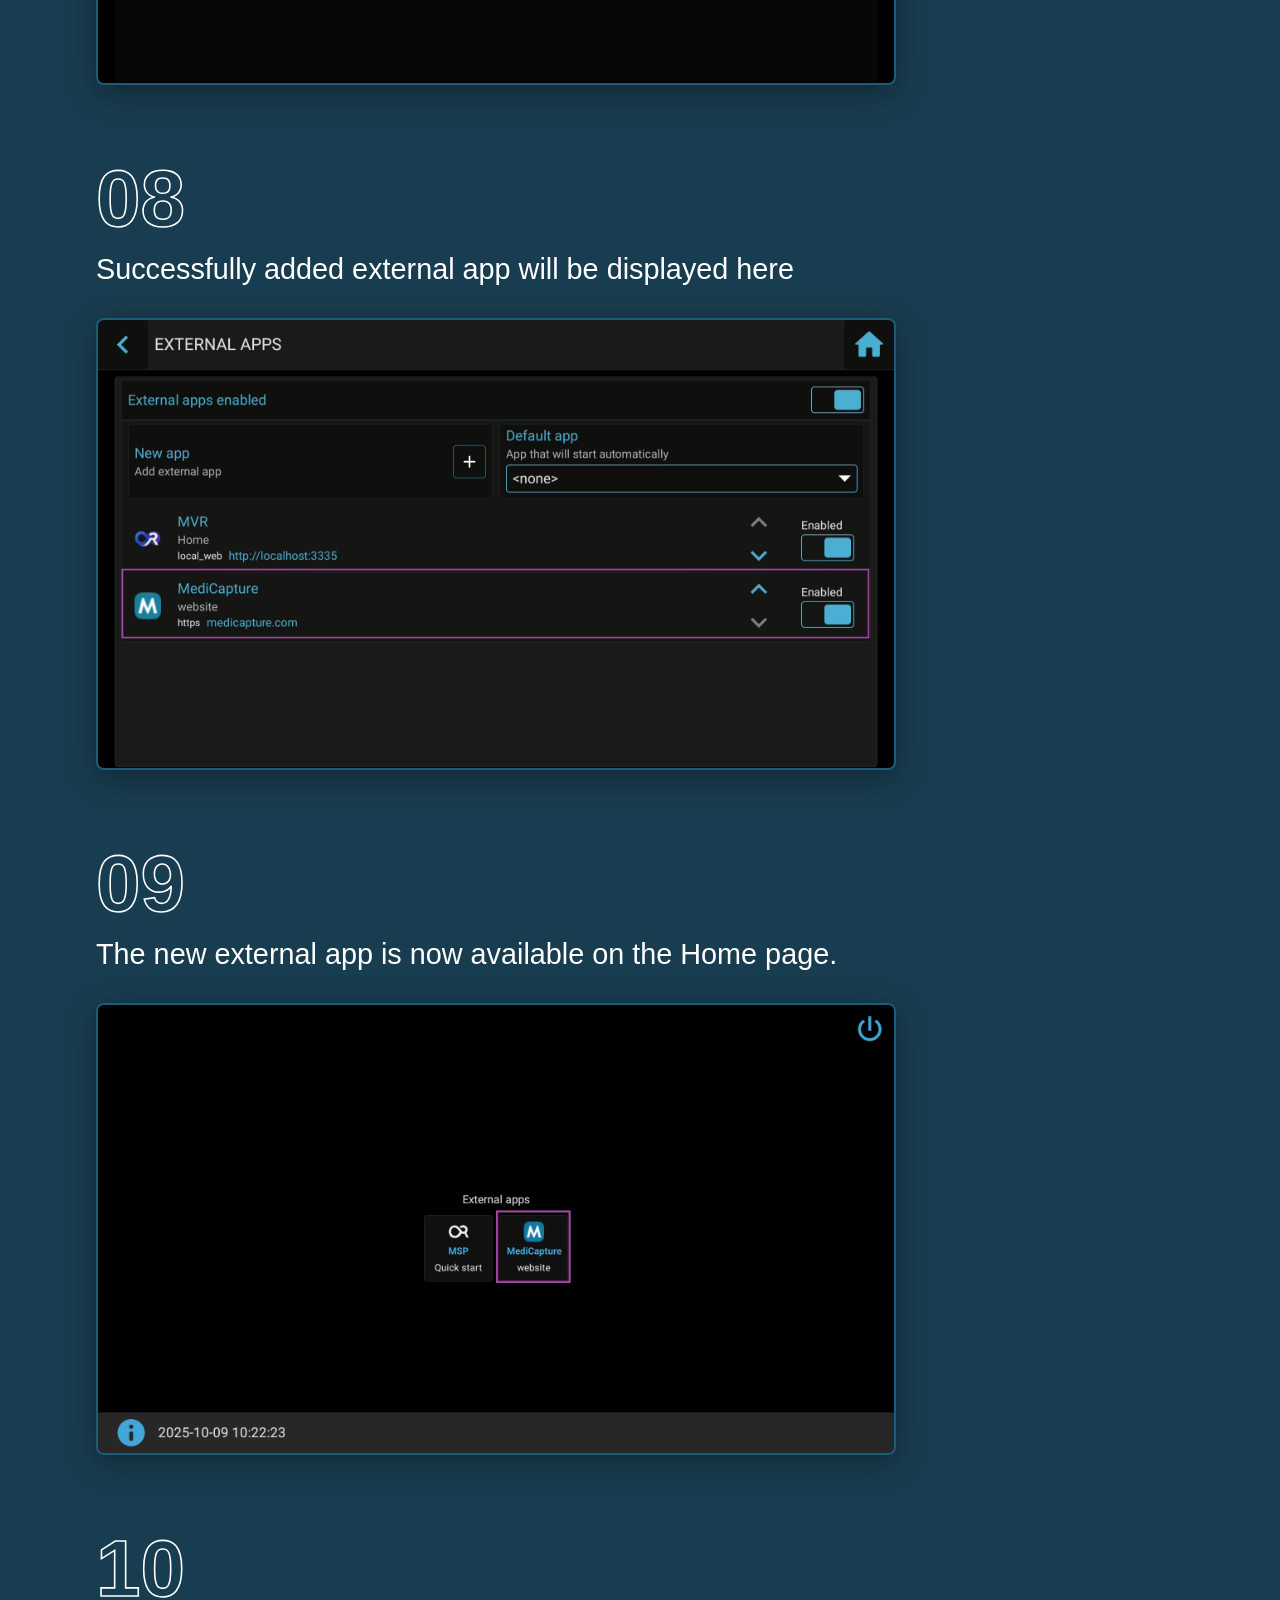
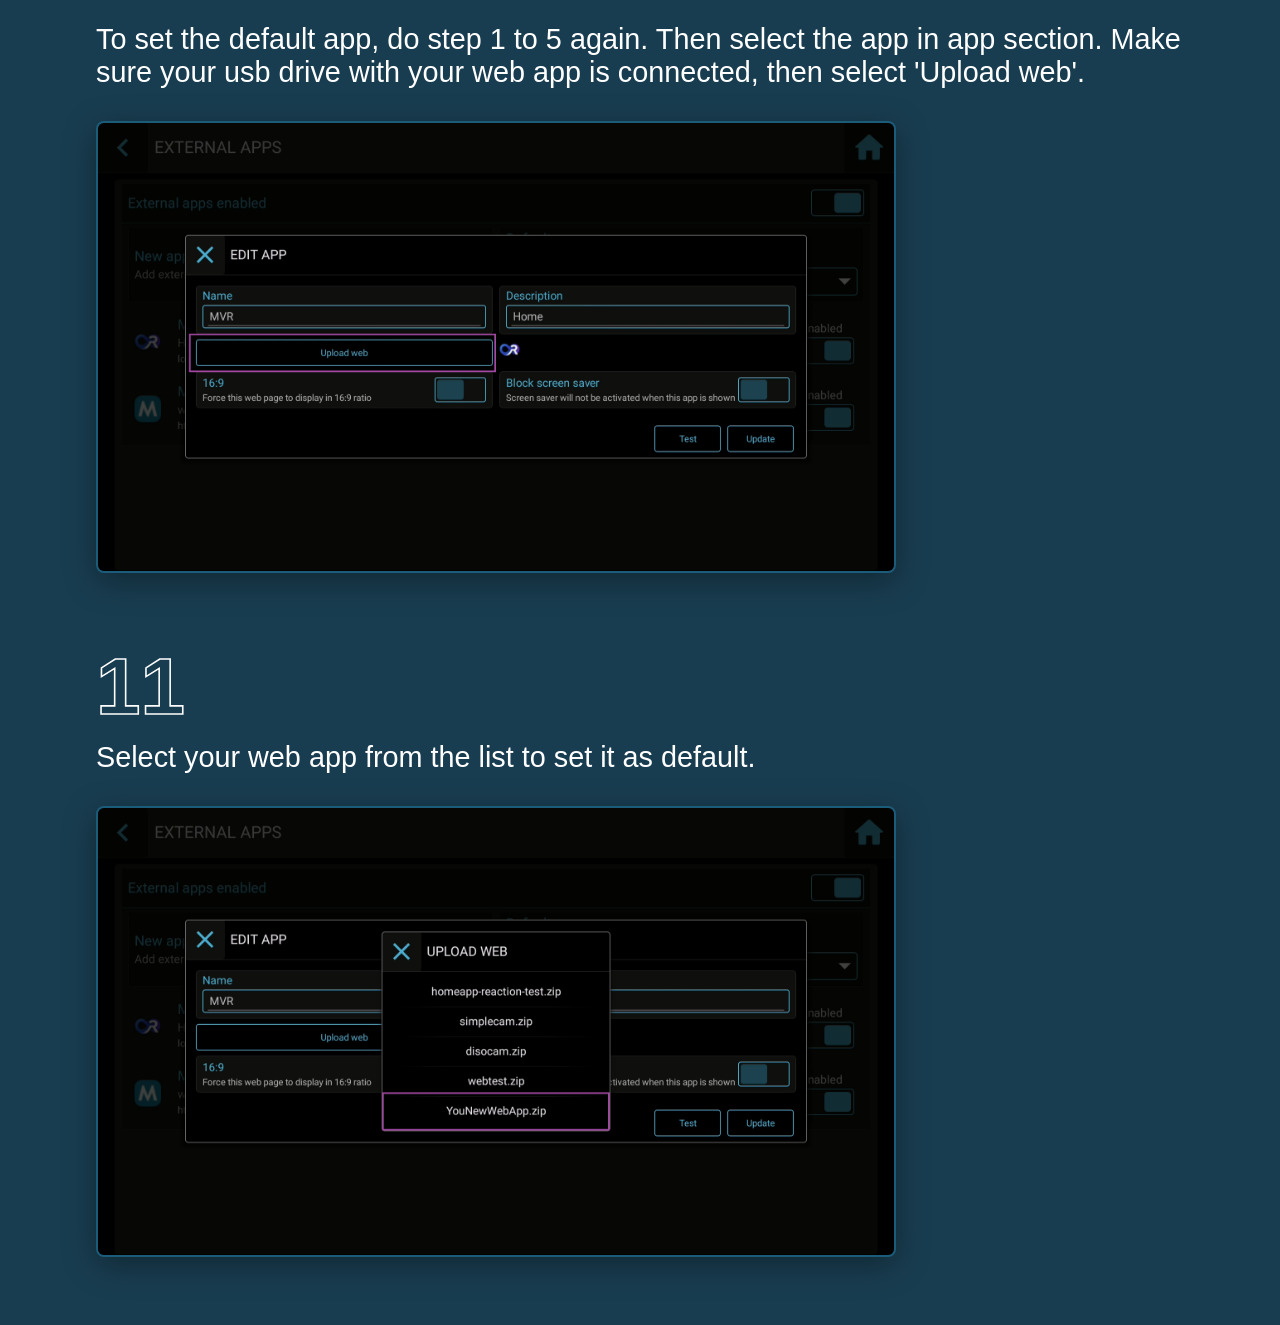
==== commit 70a4d950: "v1" ====
--- a/externalApp.html
+++ b/externalApp.html
@@ -72,22 +72,12 @@
       <div class="step-number" id="num10">10</div>
       <div class="step-instruction" id="step10"></div>
       <div class="img-container" id="img10">
-        <img src="setup/selectDefaultApp.png" alt="Step 10 Screenshot" class="img"/>
+        <img src="setup/uploadWeb.png" alt="Step 10 Screenshot" class="img"/>
       </div>
       <div class="step-number" id="num11">11</div>
       <div class="step-instruction" id="step11"></div>
       <div class="img-container" id="img11">
-        <img src="setup/configureWebApp.png" alt="Step 11 Screenshot" class="img"/>
-      </div>
-      <div class="step-number" id="num12">12</div>
-      <div class="step-instruction" id="step12"></div>
-      <div class="img-container" id="img12">
-        <img src="setup/uploadWeb.png" alt="Step 12 Screenshot" class="img"/>
-      </div>
-      <div class="step-number" id="num13">13</div>
-      <div class="step-instruction" id="step13"></div>
-      <div class="img-container" id="img13">
-        <img src="setup/selectWebApp.png" alt="Step 13 Screenshot" class="img"/>
+        <img src="setup/selectDefaultApp.png" alt="Step 11 Screenshot" class="img"/>
       </div>
     </div>
   </div>
@@ -110,10 +100,8 @@
   const step7 = "Fill in the app details and click 'Add'.";
   const step8 = "Successfully added external app will be displayed here";
   const step9 = "The new external app is now available on the Home page.";
-  const step10 = "To set the default app, do step 1 to 5 again. Then select the app in default app section.";
-  const step11 = "To replace this guidance app with your web app, select 'Configure Web App'.";
-  const step12 = "Make sure your usb drive with your web app is connected, then select 'Upload web'.";
-  const step13 = "Select your web app from the list to set it as default.";
+  const step10 = "To set the default app, do step 1 to 5 again. Then select the app in app section. Make sure your usb drive with your web app is connected, then select 'Upload web'.";
+  const step11 = "Select your web app from the list to set it as default.";
 
   document.querySelector('#getStarted').textContent = getStarted;
   document.querySelector('#contactUs').textContent = contactUs;
@@ -129,8 +117,6 @@
   document.querySelector('#step9').textContent = step9;
   document.querySelector('#step10').textContent = step10;
   document.querySelector('#step11').textContent = step11;
-  document.querySelector('#step12').textContent = step12;
-  document.querySelector('#step13').textContent = step13;
   
   
   /*===================================*/
@@ -174,9 +160,7 @@
       document.getElementById('step8'),
       document.getElementById('step9'),
       document.getElementById('step10'),
-      document.getElementById('step11'),
-      document.getElementById('step12'),
-      document.getElementById('step13')
+      document.getElementById('step11')
     ];
     let stepsPassed = 0;
     const viewportMiddle = window.innerHeight / 2;
@@ -221,8 +205,6 @@
       document.getElementById('step9'),
       document.getElementById('step10'),
       document.getElementById('step11'),
-      document.getElementById('step12'),
-      document.getElementById('step13'),
       document.getElementById('num1'),
       document.getElementById('num2'),
       document.getElementById('num3'),
@@ -234,8 +216,6 @@
       document.getElementById('num9'),
       document.getElementById('num10'),
       document.getElementById('num11'),
-      document.getElementById('num12'),
-      document.getElementById('num13'),
       document.getElementById('img1'),
       document.getElementById('img2'),
       document.getElementById('img3'),
@@ -246,9 +226,7 @@
       document.getElementById('img8'),
       document.getElementById('img9'),
       document.getElementById('img10'),
-      document.getElementById('img11'),
-      document.getElementById('img12'),
-      document.getElementById('img13')
+      document.getElementById('img11')
     ];
 
     elements.forEach(el => {
--- a/styles.css
+++ b/styles.css
@@ -5,7 +5,7 @@
 }
 
 body {
-  background-color: #193d50;
+  background-color: #193d50; 
   font-family: 'Arial', sans-serif;
   overflow: auto;
   scrollbar-width: none;
@@ -77,7 +77,7 @@
 
 /*===== Title and Caption =====*/
 .title {
-  font-size: 18rem;
+  font-size: 9rem;
   font-weight: bold;
   color: #193d50;
   -webkit-text-stroke: 0.3rem white;
@@ -87,20 +87,19 @@
 
 @media (max-width: 1306px) {
   .title {
-    font-size: 12rem;
-  }
-}
-
+    font-size: 6rem;
+  }
+}
 
 .caption {
-  font-size: 2.5rem;
+  font-size: 2.2rem;
   z-index: 1;
-  margin-top: -1.5rem;
+  margin-top: -1rem;
 }
 
 @media (max-width: 1306px) {
   .caption {
-    font-size: 1.8rem;
+    font-size: 1.5rem;
     margin-top: -1rem;
   }
 }
@@ -211,7 +210,7 @@
 
 .cards {
   display: grid;
-  grid-template-columns: 1fr 1fr 1fr;
+  grid-template-columns: 1fr 1fr;
   gap: 1.5rem;
   width: 100%;
 }
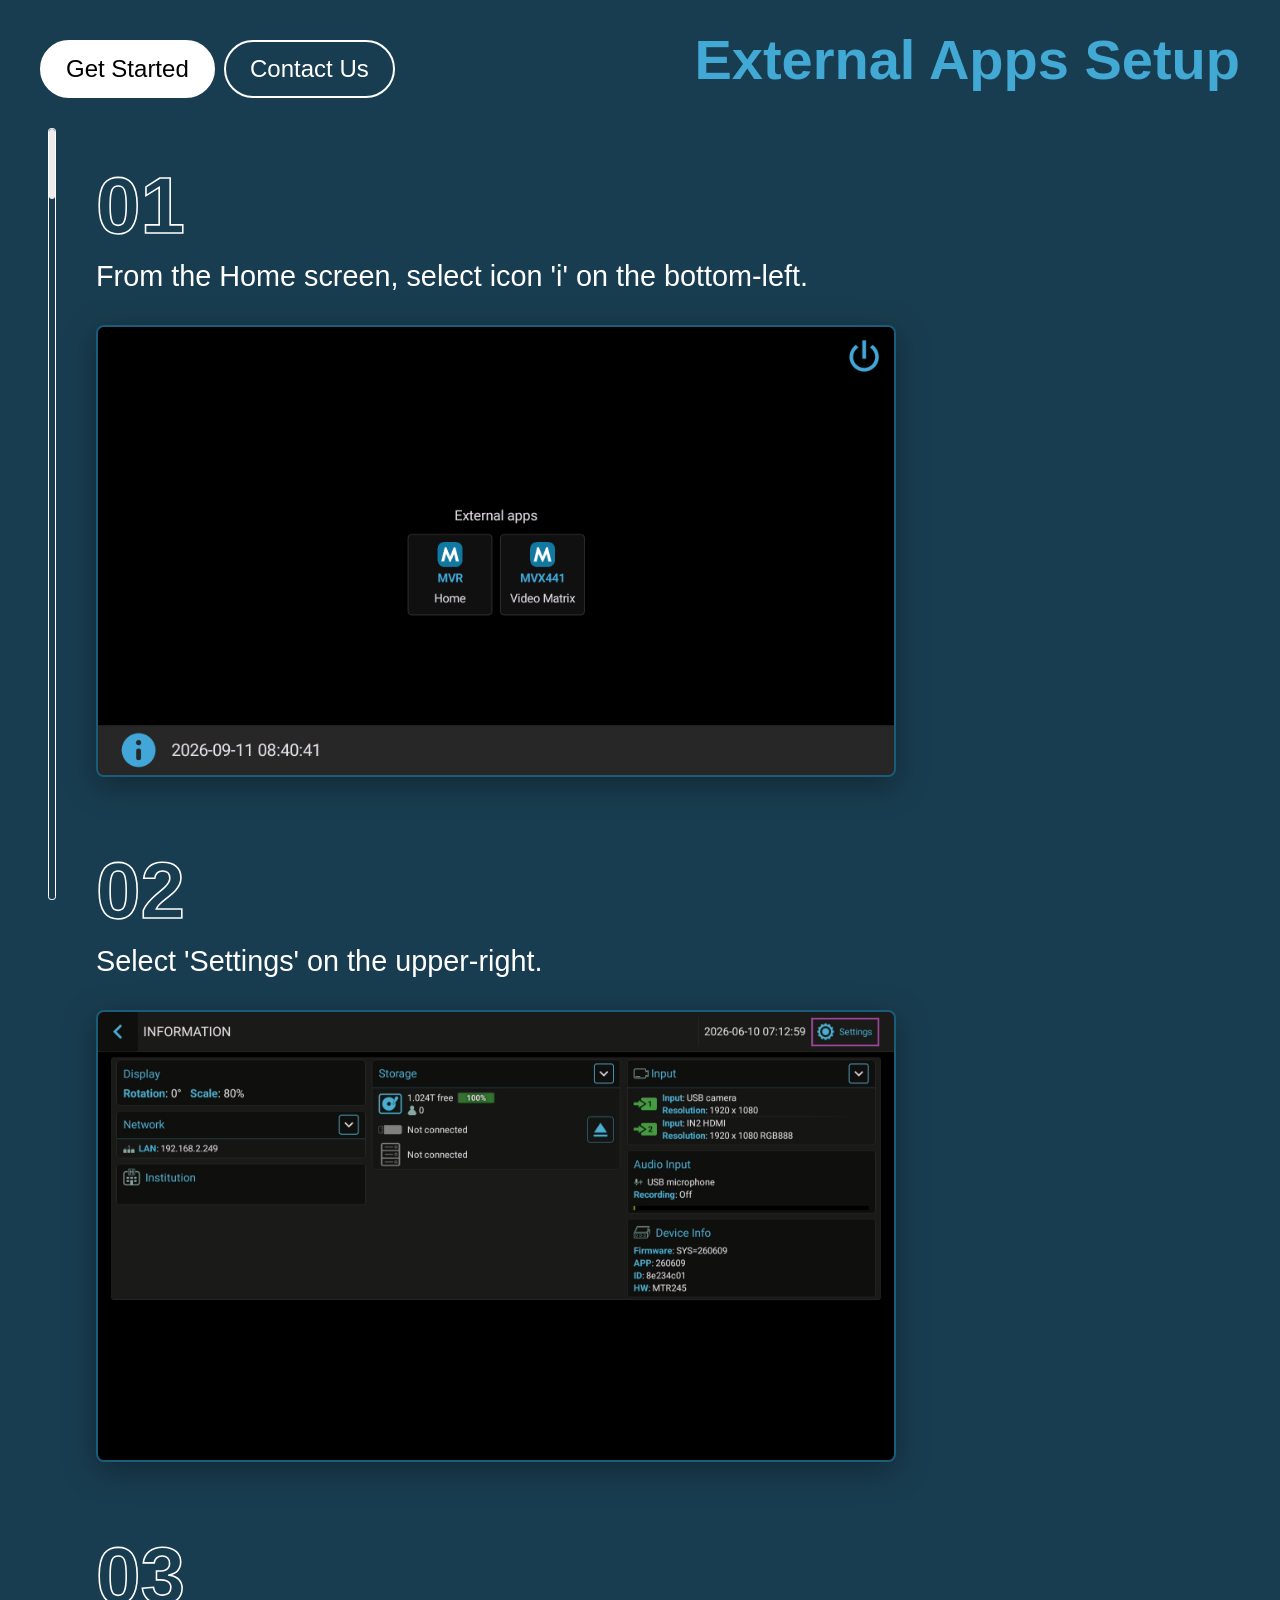
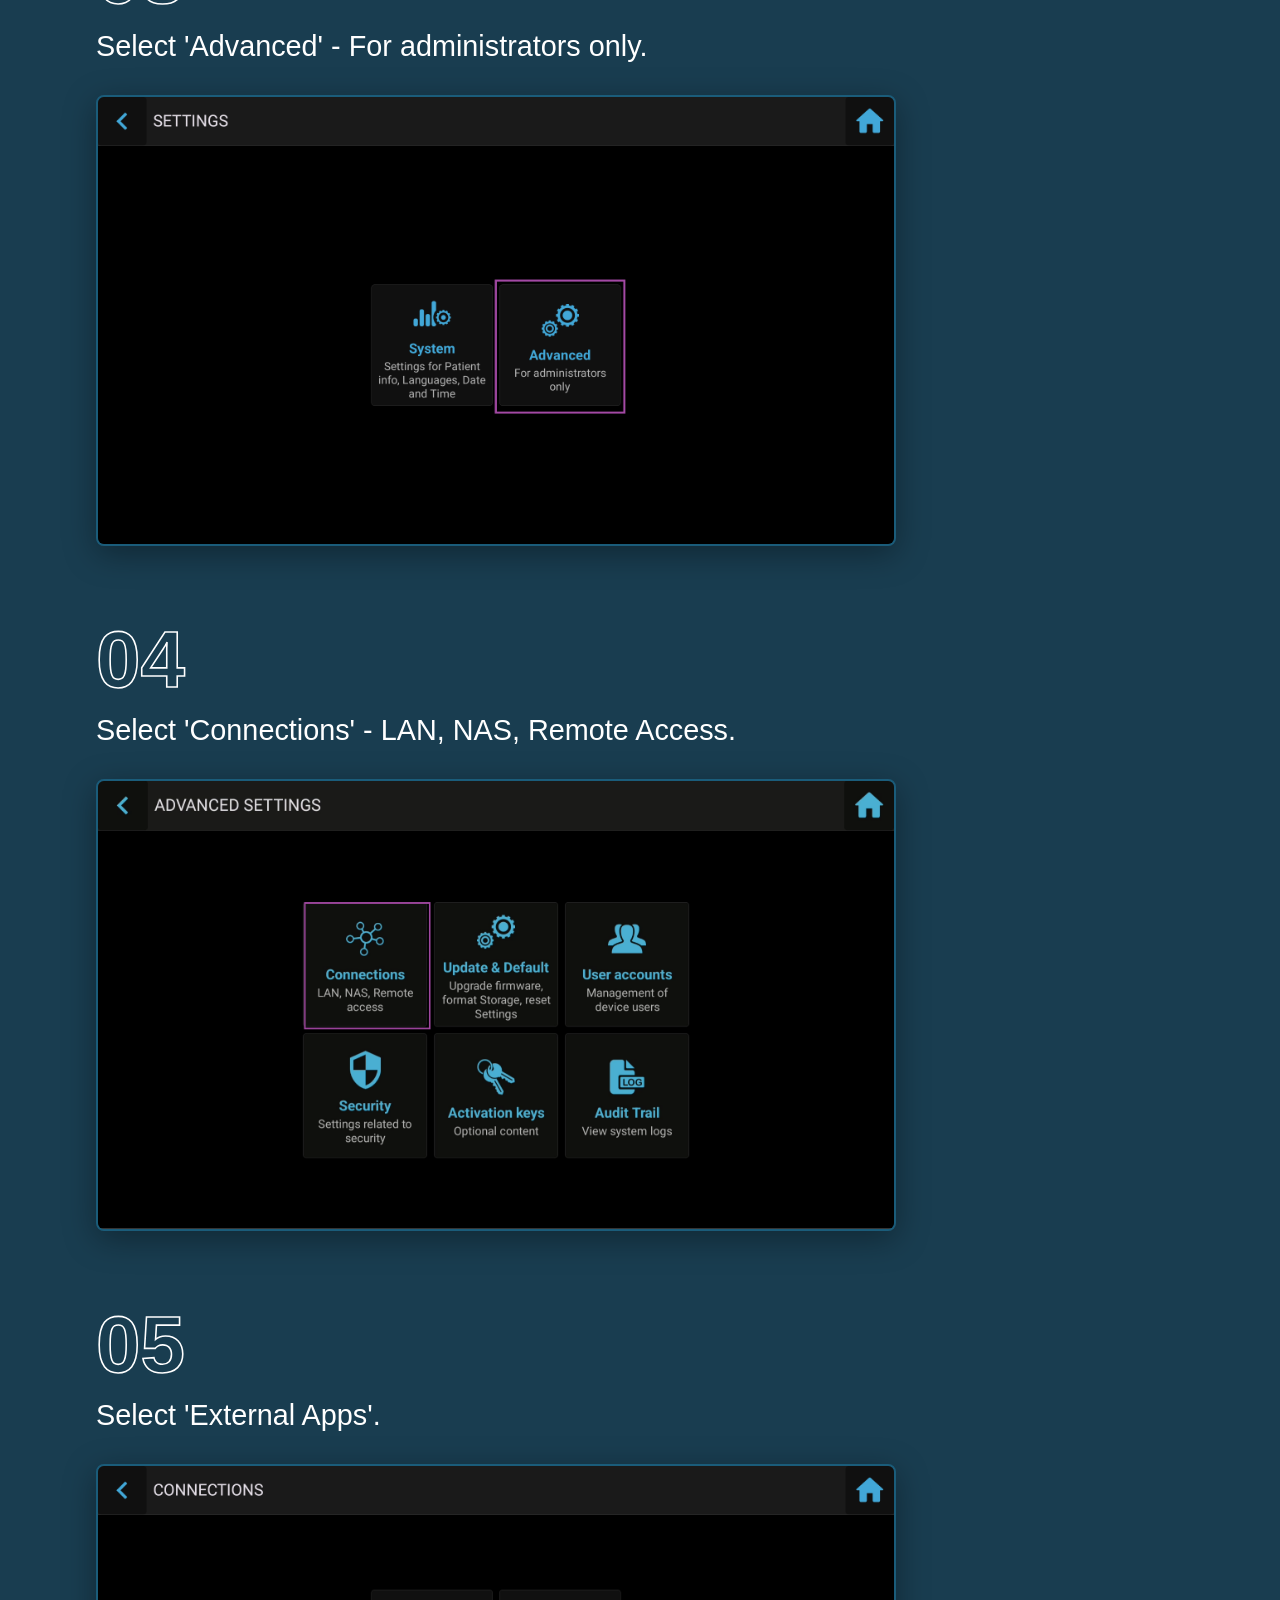
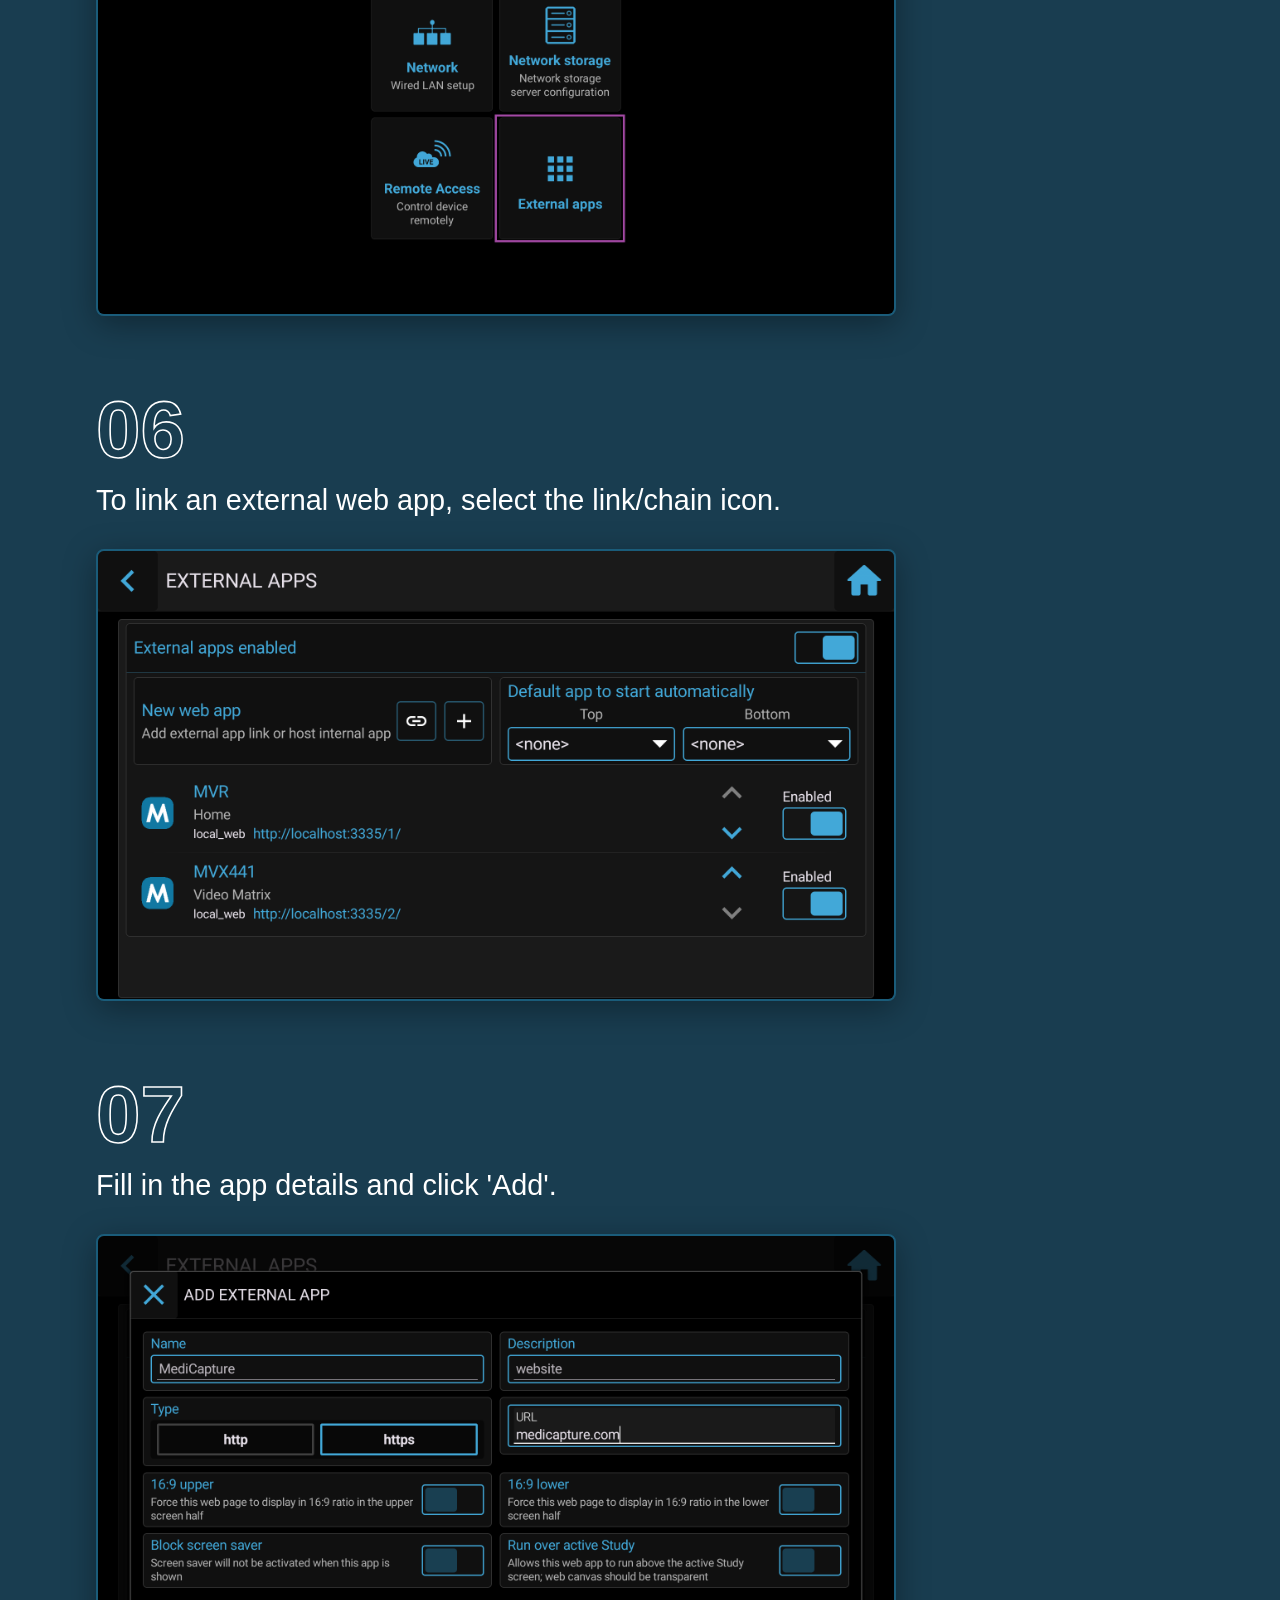
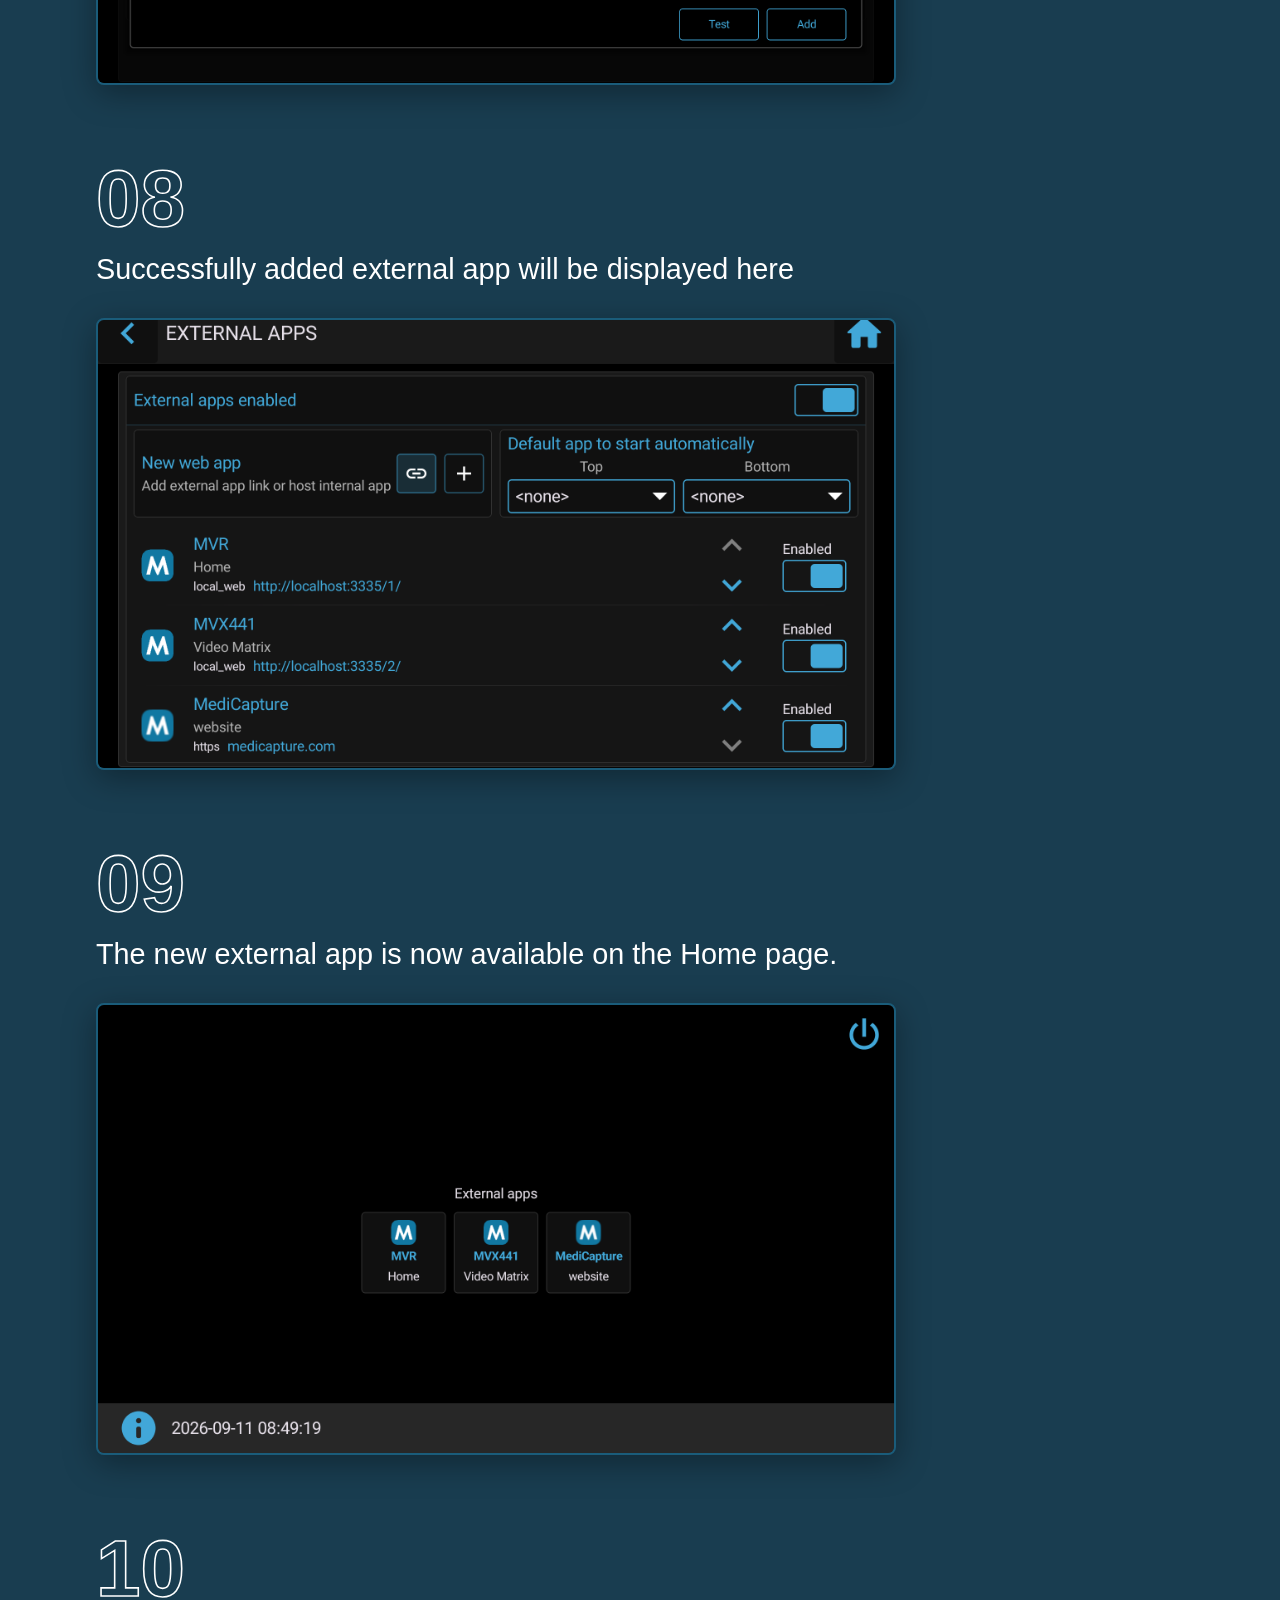
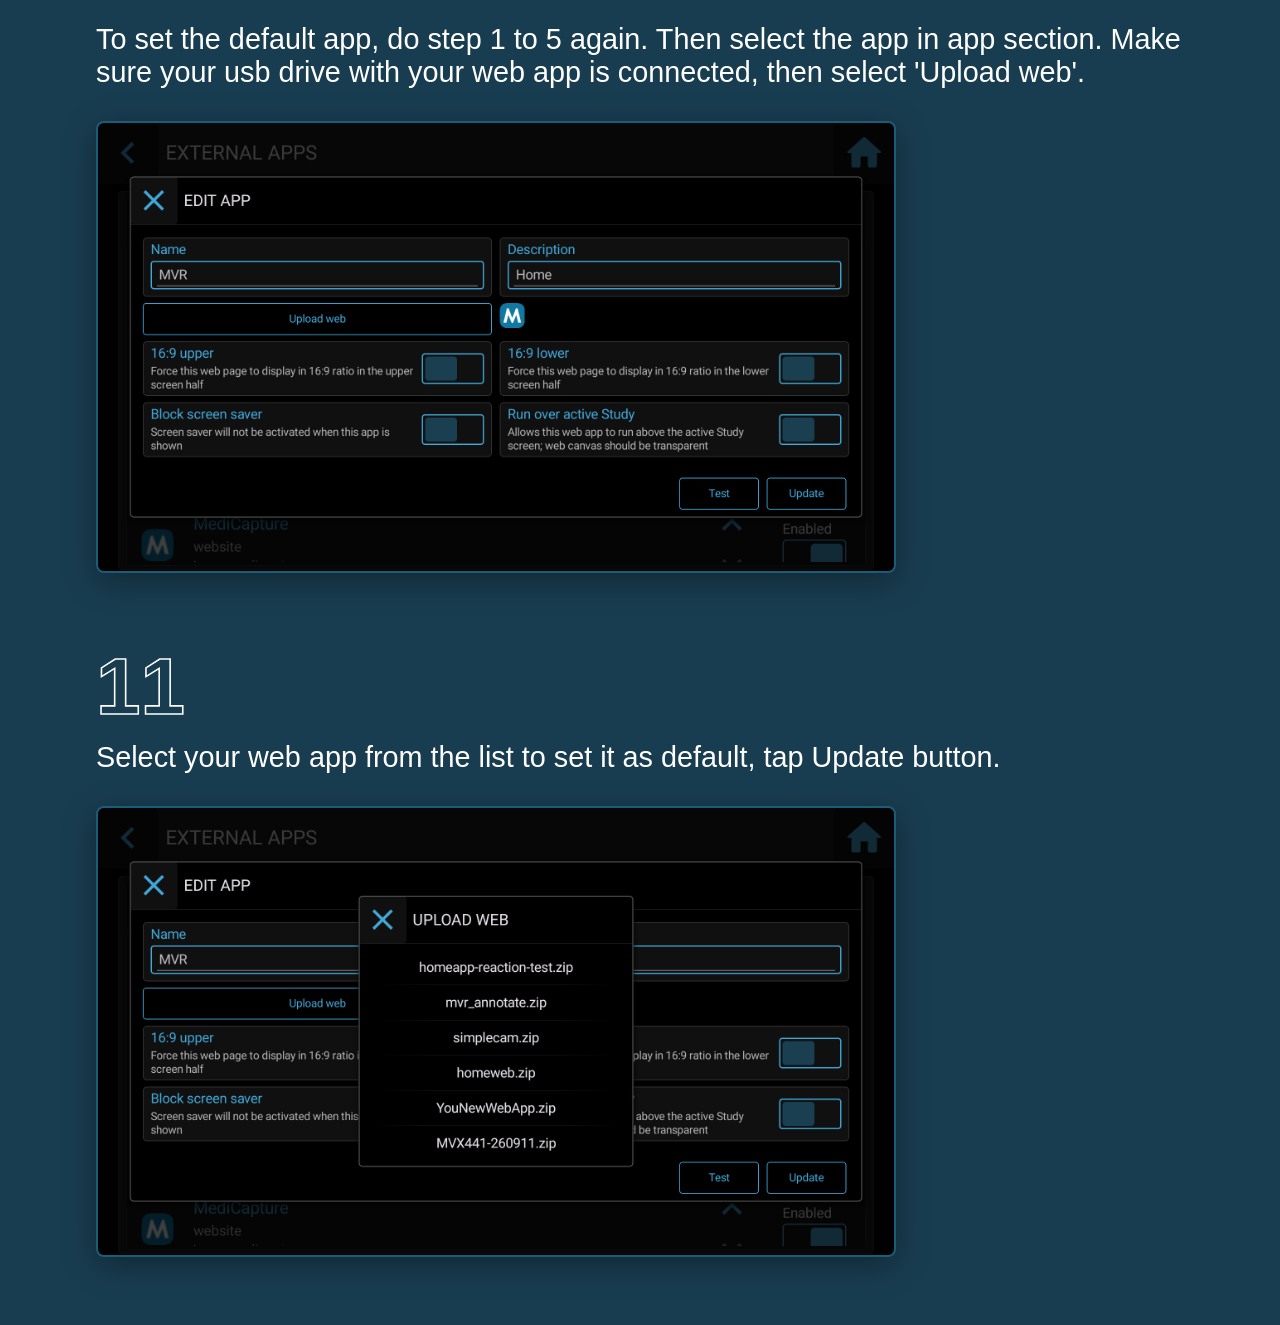
==== commit e4cfdac0: "update_screenshots" ====
--- a/externalApp.html
+++ b/externalApp.html
@@ -96,12 +96,12 @@
   const step3 = "Select 'Advanced' - For administrators only.";
   const step4 = "Select 'Connections' - LAN, NAS, Remote Access.";
   const step5 = "Select 'External Apps'.";
-  const step6 = "To add an external app, select the '+' icon.";
+  const step6 = "To link an external web app, select the link/chain icon.";
   const step7 = "Fill in the app details and click 'Add'.";
   const step8 = "Successfully added external app will be displayed here";
   const step9 = "The new external app is now available on the Home page.";
   const step10 = "To set the default app, do step 1 to 5 again. Then select the app in app section. Make sure your usb drive with your web app is connected, then select 'Upload web'.";
-  const step11 = "Select your web app from the list to set it as default.";
+  const step11 = "Select your web app from the list to set it as default, tap Update button.";
 
   document.querySelector('#getStarted').textContent = getStarted;
   document.querySelector('#contactUs').textContent = contactUs;
